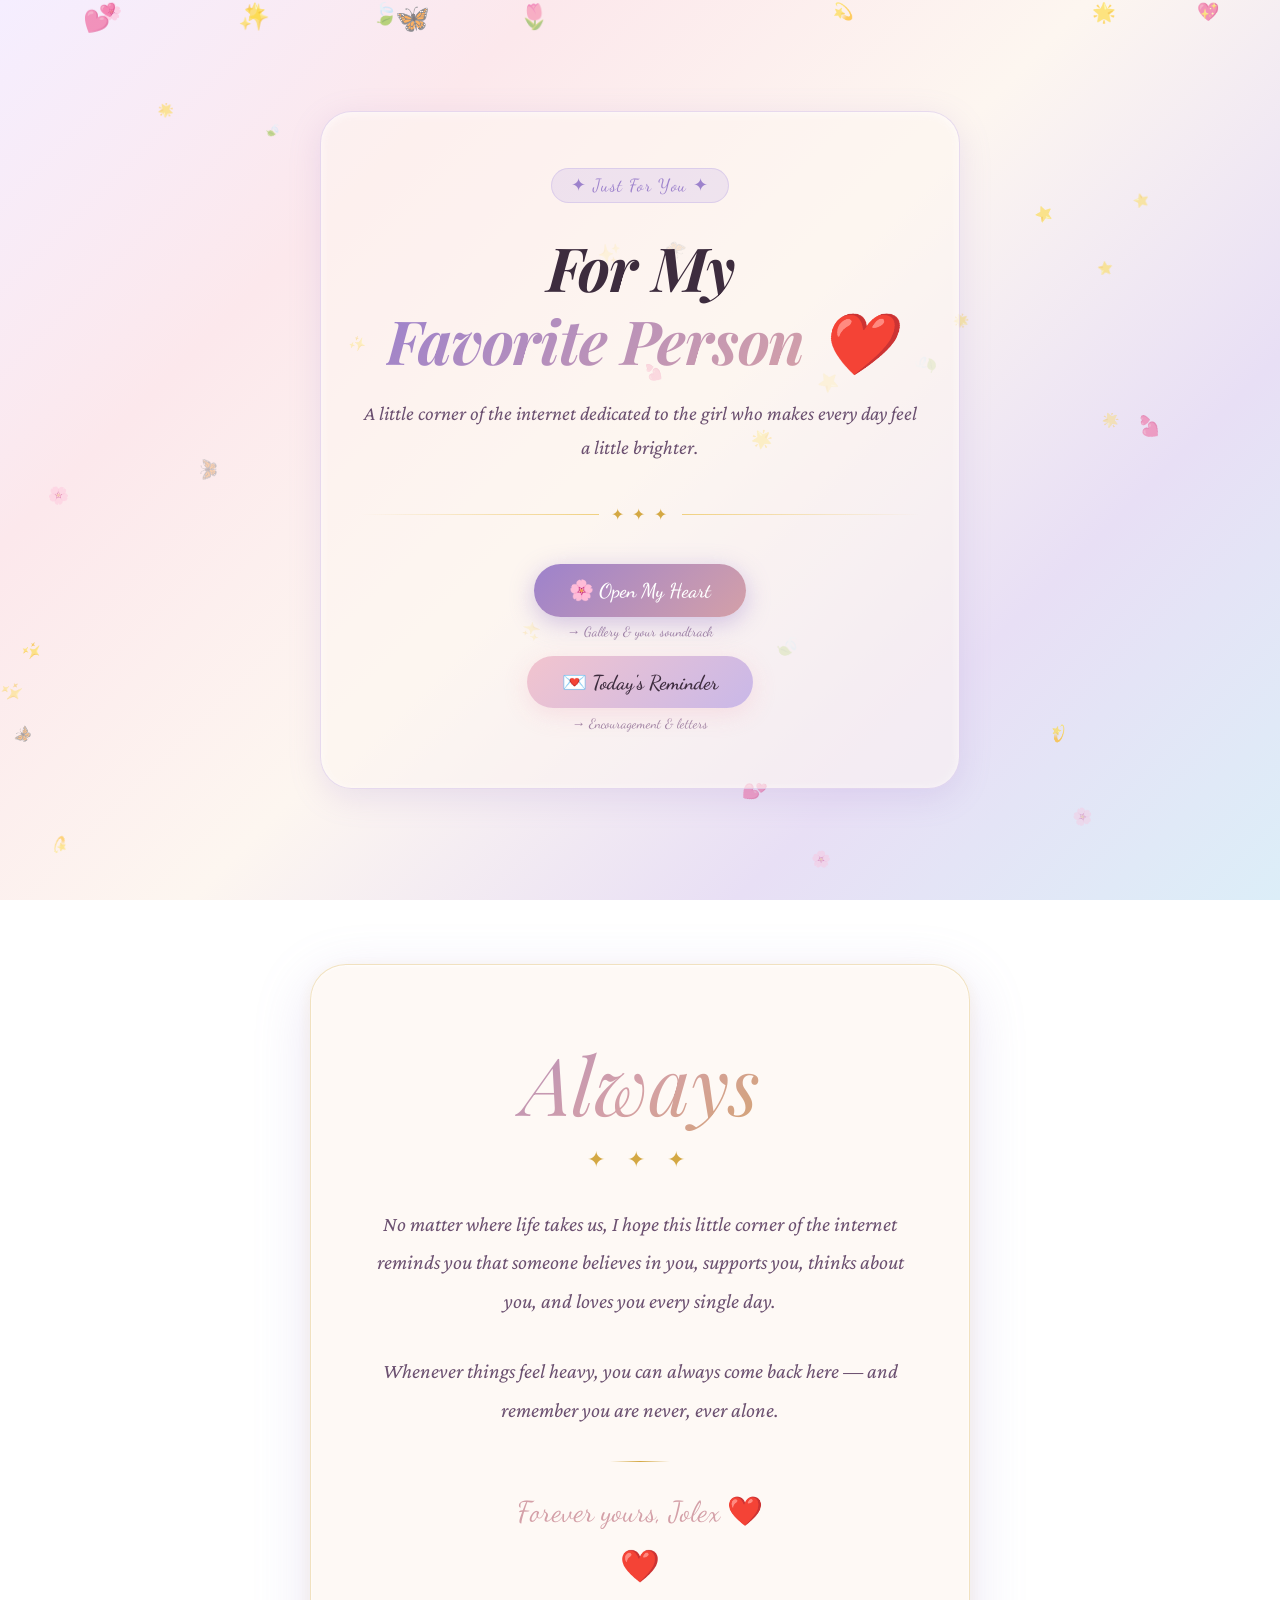
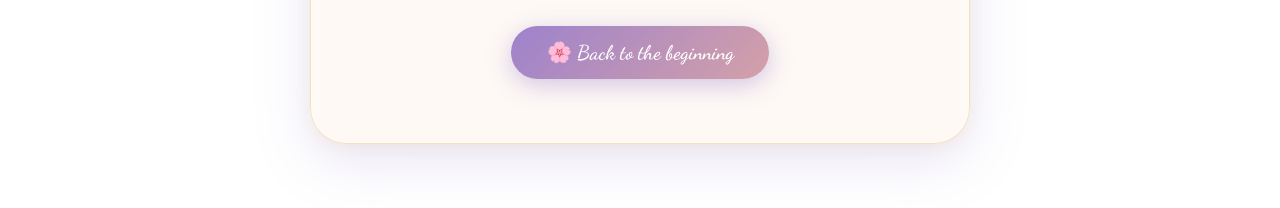
==== index.html @ 2618fe2f "Add files via upload" ====
<!DOCTYPE html>
<html lang="en">
<head>
  <meta charset="UTF-8" />
  <meta name="viewport" content="width=device-width, initial-scale=1.0" />
  <title>For My Favorite Person ❤️</title>
  <link rel="preconnect" href="https://fonts.googleapis.com" />
  <link rel="preconnect" href="https://fonts.gstatic.com" crossorigin />
  <link href="https://fonts.googleapis.com/css2?family=Playfair+Display:ital,wght@0,400;0,600;0,700;1,400;1,600&family=Lora:ital,wght@0,400;0,500;1,400&family=Dancing+Script:wght@400;500;600;700&family=Crimson+Pro:ital,wght@0,300;0,400;1,300;1,400&display=swap" rel="stylesheet" />
  <link rel="stylesheet" href="styles.css" />
</head>
<body>
  <div id="app"></div>
  <canvas id="particle-canvas"></canvas>
  <script type="module" src="main.js"></script>
</body>
</html>
---- styles.css ----
/* ═══════════════════════════════════════════════
   GLOBAL STYLES — For My Favorite Person ❤️
   Taylor Swift x Diary Aesthetic
   ═══════════════════════════════════════════════ */

:root {
  --lavender:        #c9b8e8;
  --lavender-light:  #e8dff5;
  --lavender-deep:   #9d82cc;
  --blush:           #f2c4ce;
  --blush-light:     #fce8ec;
  --dusty-rose:      #d4a0a8;
  --cream:           #fdf6f0;
  --cream-warm:      #fef9f4;
  --gold:            #d4a843;
  --gold-light:      #f0d080;
  --pastel-blue:     #b8d4e8;
  --pastel-blue-light: #dceef8;
  --white:           #ffffff;
  --text-dark:       #3d2c3e;
  --text-mid:        #6b5070;
  --text-soft:       #9b7ea0;
  --glass-bg:        rgba(253, 246, 240, 0.55);
  --glass-border:    rgba(201, 184, 232, 0.45);
  --glass-shadow:    rgba(157, 130, 204, 0.18);
  --radius-lg:       20px;
  --radius-xl:       32px;
  --transition:      all 0.45s cubic-bezier(0.25, 0.8, 0.25, 1);
}

*, *::before, *::after {
  box-sizing: border-box;
  margin: 0;
  padding: 0;
}

html {
  scroll-behavior: smooth;
  font-size: 16px;
}

body {
  font-family: 'Lora', Georgia, serif;
  background: linear-gradient(135deg,
    #f5eeff 0%,
    #fce8ec 25%,
    #fdf6f0 50%,
    #e8dff5 75%,
    #dceef8 100%);
  background-attachment: fixed;
  min-height: 100vh;
  color: var(--text-dark);
  overflow-x: hidden;
}

#particle-canvas {
  position: fixed;
  top: 0; left: 0;
  width: 100%; height: 100%;
  pointer-events: none;
  z-index: 0;
}

#app {
  position: relative;
  z-index: 1;
  min-height: 100vh;
}

/* ═══════════════════════════════════════════════
   TYPOGRAPHY SYSTEM
   ═══════════════════════════════════════════════ */

.font-display   { font-family: 'Playfair Display', serif; }
.font-body      { font-family: 'Lora', serif; }
.font-script    { font-family: 'Dancing Script', cursive; }
.font-prose     { font-family: 'Crimson Pro', serif; }

h1, .h1 {
  font-family: 'Playfair Display', serif;
  font-size: clamp(2.4rem, 6vw, 4.2rem);
  font-weight: 700;
  line-height: 1.15;
  color: var(--text-dark);
  letter-spacing: -0.02em;
}

h2, .h2 {
  font-family: 'Playfair Display', serif;
  font-size: clamp(1.8rem, 4vw, 3rem);
  font-weight: 600;
  line-height: 1.2;
  color: var(--text-dark);
}

h3, .h3 {
  font-family: 'Dancing Script', cursive;
  font-size: clamp(1.3rem, 3vw, 1.9rem);
  color: var(--text-mid);
}

p {
  font-family: 'Lora', serif;
  font-size: 1.05rem;
  line-height: 1.75;
  color: var(--text-mid);
}

/* ═══════════════════════════════════════════════
   GLASSMORPHISM CARD
   ═══════════════════════════════════════════════ */

.glass-card {
  background: var(--glass-bg);
  -webkit-backdrop-filter: blur(18px) saturate(1.4);
  backdrop-filter: blur(18px) saturate(1.4);
  border: 1.5px solid var(--glass-border);
  border-radius: var(--radius-xl);
  box-shadow:
    0 8px 32px var(--glass-shadow),
    0 2px 8px rgba(255,255,255,0.6) inset;
  transition: var(--transition);
}

.glass-card:hover {
  box-shadow:
    0 16px 48px rgba(157, 130, 204, 0.28),
    0 2px 8px rgba(255,255,255,0.7) inset;
  transform: translateY(-3px);
}

/* ═══════════════════════════════════════════════
   BUTTONS
   ═══════════════════════════════════════════════ */

.btn {
  display: inline-flex;
  align-items: center;
  gap: 0.5rem;
  padding: 0.85rem 2.2rem;
  border: none;
  border-radius: 50px;
  font-family: 'Dancing Script', cursive;
  font-size: 1.25rem;
  font-weight: 600;
  cursor: pointer;
  transition: var(--transition);
  text-decoration: none;
  position: relative;
  overflow: hidden;
}

.btn::before {
  content: '';
  position: absolute;
  inset: 0;
  background: rgba(255,255,255,0.18);
  opacity: 0;
  transition: opacity 0.3s;
}

.btn:hover::before { opacity: 1; }

.btn-primary {
  background: linear-gradient(135deg, var(--lavender-deep), var(--dusty-rose));
  color: white;
  box-shadow: 0 6px 24px rgba(157, 130, 204, 0.45);
}

.btn-primary:hover {
  transform: translateY(-3px) scale(1.03);
  box-shadow: 0 12px 36px rgba(157, 130, 204, 0.55);
}

.btn-secondary {
  background: linear-gradient(135deg, var(--blush), var(--lavender));
  color: var(--text-dark);
  box-shadow: 0 6px 24px rgba(242, 196, 206, 0.45);
}

.btn-secondary:hover {
  transform: translateY(-3px) scale(1.03);
  box-shadow: 0 12px 36px rgba(242, 196, 206, 0.55);
}

.btn-back {
  background: rgba(253, 246, 240, 0.7);
  -webkit-backdrop-filter: blur(10px);
  backdrop-filter: blur(10px);
  border: 1.5px solid var(--glass-border);
  color: var(--text-mid);
  padding: 0.65rem 1.6rem;
  font-size: 1.05rem;
  box-shadow: 0 4px 16px rgba(157, 130, 204, 0.18);
}

.btn-back:hover {
  transform: translateX(-4px);
  background: rgba(201, 184, 232, 0.3);
}

/* ═══════════════════════════════════════════════
   SECTION WRAPPER
   ═══════════════════════════════════════════════ */

.section-page {
  min-height: 100vh;
  padding: 2rem 1.5rem 4rem;
  display: none;
}

.section-page.active {
  display: block;
  animation: pageFadeIn 0.6s ease forwards;
}

@keyframes pageFadeIn {
  from { opacity: 0; transform: translateY(24px); }
  to   { opacity: 1; transform: translateY(0); }
}

.section-header {
  text-align: center;
  margin-bottom: 3rem;
  padding-top: 1rem;
}

.section-header .eyebrow {
  font-family: 'Dancing Script', cursive;
  font-size: 1.15rem;
  color: var(--lavender-deep);
  display: block;
  margin-bottom: 0.5rem;
  letter-spacing: 0.05em;
}

.section-header .section-divider {
  display: flex;
  align-items: center;
  justify-content: center;
  gap: 1rem;
  margin-top: 1rem;
  color: var(--dusty-rose);
  font-size: 1.3rem;
}

.section-header .section-divider::before,
.section-header .section-divider::after {
  content: '';
  flex: 1;
  max-width: 80px;
  height: 1px;
  background: linear-gradient(to right, transparent, var(--dusty-rose), transparent);
}

/* Back nav */
.back-nav {
  max-width: 1100px;
  margin: 0 auto 2rem;
  padding: 0 1rem;
}

/* ═══════════════════════════════════════════════
   POLAROID PHOTO SYSTEM
   ═══════════════════════════════════════════════ */

.polaroid-grid {
  display: flex;
  flex-wrap: wrap;
  gap: 2rem;
  justify-content: center;
  max-width: 1100px;
  margin: 0 auto;
  padding: 2rem 1rem;
}

.polaroid {
  width: 220px;
  background: #fefefe;
  padding: 12px 12px 42px 12px;
  box-shadow:
    0 6px 20px rgba(80, 50, 90, 0.18),
    0 1px 3px rgba(80, 50, 90, 0.1),
    inset 0 0 0 1px rgba(200, 190, 210, 0.3);
  position: relative;
  cursor: pointer;
  transition: var(--transition);
  flex-shrink: 0;
}

.polaroid:nth-child(1) { transform: rotate(-3.5deg); }
.polaroid:nth-child(2) { transform: rotate(2.8deg) translateY(12px); }
.polaroid:nth-child(3) { transform: rotate(-1.8deg) translateY(-8px); }
.polaroid:nth-child(4) { transform: rotate(4.2deg) translateY(6px); }
.polaroid:nth-child(5) { transform: rotate(-2.5deg) translateY(18px); }
.polaroid:nth-child(6) { transform: rotate(1.5deg) translateY(-4px); }

.polaroid:hover {
  transform: rotate(0deg) translateY(-14px) scale(1.05) !important;
  box-shadow:
    0 24px 48px rgba(80, 50, 90, 0.28),
    0 4px 8px rgba(80, 50, 90, 0.15);
  z-index: 10;
}

.polaroid-tape {
  position: absolute;
  top: -12px;
  left: 50%;
  transform: translateX(-50%) rotate(-2deg);
  width: 48px;
  height: 22px;
  background: rgba(212, 168, 67, 0.45);
  border: 1px solid rgba(212, 168, 67, 0.25);
  z-index: 1;
}

.polaroid-tape.tape-corner {
  top: -8px;
  left: 16px;
  transform: rotate(-18deg);
  width: 36px;
}

.polaroid-img {
  width: 100%;
  aspect-ratio: 1 / 1;
  object-fit: cover;
  display: block;
  background: linear-gradient(135deg, var(--lavender-light), var(--blush-light));
  position: relative;
  overflow: hidden;
}

.polaroid-img-placeholder {
  width: 100%;
  aspect-ratio: 1 / 1;
  display: flex;
  flex-direction: column;
  align-items: center;
  justify-content: center;
  font-size: 2.5rem;
  background: linear-gradient(135deg, var(--lavender-light), var(--blush-light));
  gap: 0.5rem;
}

.polaroid-img-placeholder span {
  font-family: 'Dancing Script', cursive;
  font-size: 0.8rem;
  color: var(--text-soft);
  text-align: center;
  padding: 0 0.5rem;
}

.polaroid-caption {
  position: absolute;
  bottom: 10px;
  left: 0; right: 0;
  text-align: center;
  padding: 0 8px;
}

.polaroid-caption .caption-text {
  font-family: 'Dancing Script', cursive;
  font-size: 0.85rem;
  color: var(--text-mid);
  display: block;
  margin-bottom: 2px;
}

.polaroid-caption .caption-quote {
  font-family: 'Crimson Pro', serif;
  font-style: italic;
  font-size: 0.72rem;
  color: var(--text-soft);
  line-height: 1.3;
}

/* ═══════════════════════════════════════════════
   ENVELOPE LETTER SYSTEM
   ═══════════════════════════════════════════════ */

.envelopes-grid {
  display: grid;
  grid-template-columns: repeat(auto-fit, minmax(280px, 1fr));
  gap: 2.5rem;
  max-width: 1000px;
  margin: 0 auto;
  padding: 1rem;
}

.envelope-wrapper {
  perspective: 1000px;
  cursor: pointer;
}

.envelope-item {
  position: relative;
  width: 100%;
}

.envelope-closed {
  position: relative;
  width: 100%;
  padding-top: 66%; /* 3:2 ratio */
  transition: var(--transition);
}

.envelope-closed:hover {
  transform: translateY(-6px);
  filter: drop-shadow(0 12px 24px rgba(157, 130, 204, 0.35));
}

.envelope-body {
  position: absolute;
  inset: 0;
  background: linear-gradient(160deg, #f9f2ff 0%, #f5ebe0 100%);
  border-radius: 4px;
  border: 1.5px solid rgba(201, 184, 232, 0.6);
  box-shadow:
    0 4px 16px rgba(157, 130, 204, 0.2),
    inset 0 1px 2px rgba(255,255,255,0.8);
  overflow: hidden;
}

/* V-fold flap on envelope */
.envelope-flap {
  position: absolute;
  top: 0; left: 0; right: 0;
  height: 52%;
  background: linear-gradient(160deg, #ede4f8 0%, #e8dff5 100%);
  clip-path: polygon(0 0, 100% 0, 50% 85%);
  border-bottom: 1px solid rgba(201, 184, 232, 0.4);
  transition: transform 0.55s cubic-bezier(0.4, 0, 0.2, 1), opacity 0.3s;
  transform-origin: top center;
  z-index: 2;
}

.envelope-flap-open {
  transform: rotateX(-180deg);
  opacity: 0;
}

/* Side triangles */
.envelope-left-fold,
.envelope-right-fold {
  position: absolute;
  bottom: 0;
  width: 0;
  height: 0;
}

.envelope-left-fold {
  left: 0;
  border-left: 60% solid transparent;
  border-bottom: 55% solid rgba(212, 196, 232, 0.5);
  border-right: 0 solid transparent;
  bottom: 0;
  width: 50%;
  height: 55%;
  background: linear-gradient(135deg, #ede4f8, #ddd0f0);
  clip-path: polygon(0 100%, 0 0, 100% 100%);
}

.envelope-right-fold {
  right: 0;
  width: 50%;
  height: 55%;
  background: linear-gradient(225deg, #ede4f8, #ddd0f0);
  clip-path: polygon(100% 100%, 100% 0, 0 100%);
}

/* Wax seal */
.envelope-seal {
  position: absolute;
  bottom: 28%;
  left: 50%;
  transform: translateX(-50%);
  width: 36px;
  height: 36px;
  background: radial-gradient(circle at 35% 35%, #e88ca0, #c0536a);
  border-radius: 50%;
  display: flex;
  align-items: center;
  justify-content: center;
  font-size: 1rem;
  box-shadow:
    0 2px 8px rgba(192, 83, 106, 0.4),
    inset 0 1px 2px rgba(255,255,255,0.3);
  z-index: 3;
  transition: transform 0.3s;
}

.envelope-closed:hover .envelope-seal {
  transform: translateX(-50%) scale(1.1);
}

.envelope-label {
  position: absolute;
  bottom: 10px;
  left: 0; right: 0;
  text-align: center;
  font-family: 'Dancing Script', cursive;
  font-size: 1rem;
  color: var(--text-mid);
  z-index: 4;
}

/* Letter content */
.letter-content {
  display: none;
  padding: 2rem;
  background: linear-gradient(to bottom, #fdf9f5, #faf5ff);
  border: 1.5px solid rgba(201, 184, 232, 0.4);
  border-radius: 12px;
  box-shadow:
    0 8px 32px rgba(157, 130, 204, 0.2),
    inset 0 1px 2px rgba(255,255,255,0.9);
  position: relative;
  animation: letterSlideIn 0.5s ease forwards;
}

.letter-content.open {
  display: block;
}

@keyframes letterSlideIn {
  from { opacity: 0; transform: translateY(-20px) scale(0.96); }
  to   { opacity: 1; transform: translateY(0) scale(1); }
}

.letter-lines {
  background-image: repeating-linear-gradient(
    to bottom,
    transparent,
    transparent 27px,
    rgba(184, 212, 232, 0.35) 28px
  );
  background-size: 100% 28px;
  padding: 0.5rem 1.5rem 1.5rem;
}

.letter-to {
  font-family: 'Dancing Script', cursive;
  font-size: 1.1rem;
  color: var(--lavender-deep);
  margin-bottom: 1rem;
  display: block;
}

.letter-body {
  font-family: 'Crimson Pro', serif;
  font-size: 1.08rem;
  line-height: 2;
  color: var(--text-dark);
  font-style: italic;
}

.letter-sign {
  font-family: 'Dancing Script', cursive;
  font-size: 1.1rem;
  color: var(--dusty-rose);
  display: block;
  margin-top: 1.2rem;
  text-align: right;
}

.letter-close-btn {
  background: none;
  border: none;
  cursor: pointer;
  font-family: 'Dancing Script', cursive;
  font-size: 0.95rem;
  color: var(--text-soft);
  margin-top: 1rem;
  display: block;
  text-align: center;
  width: 100%;
  padding: 0.4rem;
  transition: color 0.3s;
}

.letter-close-btn:hover { color: var(--dusty-rose); }

/* ═══════════════════════════════════════════════
   SOUNDTRACK CARDS
   ═══════════════════════════════════════════════ */

.soundtrack-grid {
  display: grid;
  grid-template-columns: repeat(auto-fill, minmax(260px, 1fr));
  gap: 1.5rem;
  max-width: 1100px;
  margin: 0 auto;
  padding: 1rem;
}

.song-card {
  background: var(--glass-bg);
  -webkit-backdrop-filter: blur(16px);
  backdrop-filter: blur(16px);
  border: 1.5px solid var(--glass-border);
  border-radius: 20px;
  padding: 1.8rem 1.5rem;
  transition: var(--transition);
  position: relative;
  overflow: hidden;
}

.song-card::before {
  content: '';
  position: absolute;
  top: -30px; right: -30px;
  width: 100px;
  height: 100px;
  background: radial-gradient(circle, rgba(201,184,232,0.4), transparent 70%);
  pointer-events: none;
}

.song-card:hover {
  transform: translateY(-6px) scale(1.02);
  box-shadow: 0 16px 40px rgba(157, 130, 204, 0.28);
}

.song-era {
  font-family: 'Dancing Script', cursive;
  font-size: 0.85rem;
  color: var(--lavender-deep);
  background: rgba(201, 184, 232, 0.25);
  border: 1px solid rgba(201, 184, 232, 0.4);
  border-radius: 50px;
  padding: 0.2rem 0.75rem;
  display: inline-block;
  margin-bottom: 0.75rem;
}

.song-title {
  font-family: 'Playfair Display', serif;
  font-size: 1.25rem;
  font-weight: 600;
  color: var(--text-dark);
  margin-bottom: 0.6rem;
  font-style: italic;
}

.song-meaning {
  font-family: 'Lora', serif;
  font-size: 0.9rem;
  line-height: 1.65;
  color: var(--text-soft);
}

.song-note {
  font-family: 'Dancing Script', cursive;
  font-size: 1rem;
  color: var(--dusty-rose);
  margin-top: 0.75rem;
  display: block;
}

/* ═══════════════════════════════════════════════
   ENCOURAGEMENT CARDS
   ═══════════════════════════════════════════════ */

.encouragement-area {
  max-width: 700px;
  margin: 0 auto;
  text-align: center;
  padding: 1rem;
}

.encouragement-display {
  background: var(--glass-bg);
  -webkit-backdrop-filter: blur(20px);
  backdrop-filter: blur(20px);
  border: 1.5px solid var(--glass-border);
  border-radius: var(--radius-xl);
  padding: 3.5rem 2.5rem;
  box-shadow:
    0 12px 40px rgba(157, 130, 204, 0.22),
    inset 0 1px 2px rgba(255,255,255,0.7);
  margin-bottom: 2rem;
  min-height: 220px;
  display: flex;
  flex-direction: column;
  align-items: center;
  justify-content: center;
  gap: 1.2rem;
}

.encouragement-emoji {
  font-size: 2.8rem;
  animation: gentleBob 3s ease-in-out infinite;
}

@keyframes gentleBob {
  0%, 100% { transform: translateY(0); }
  50%       { transform: translateY(-8px); }
}

.encouragement-message {
  font-family: 'Playfair Display', serif;
  font-size: clamp(1.4rem, 4vw, 2.2rem);
  font-style: italic;
  color: var(--text-dark);
  line-height: 1.4;
  animation: msgFade 0.5s ease;
}

@keyframes msgFade {
  from { opacity: 0; transform: scale(0.95); }
  to   { opacity: 1; transform: scale(1); }
}

.encouragement-sub {
  font-family: 'Crimson Pro', serif;
  font-size: 1.05rem;
  color: var(--text-soft);
  font-style: italic;
}

.mini-cards {
  display: flex;
  flex-wrap: wrap;
  gap: 1rem;
  justify-content: center;
  margin-top: 2rem;
}

.mini-card {
  background: var(--glass-bg);
  -webkit-backdrop-filter: blur(12px);
  backdrop-filter: blur(12px);
  border: 1.5px solid var(--glass-border);
  border-radius: 50px;
  padding: 0.7rem 1.5rem;
  font-family: 'Dancing Script', cursive;
  font-size: 1.05rem;
  color: var(--text-mid);
  cursor: pointer;
  transition: var(--transition);
}

.mini-card:hover {
  background: rgba(201, 184, 232, 0.4);
  transform: scale(1.05);
  color: var(--text-dark);
}

/* ═══════════════════════════════════════════════
   HERO SECTION
   ═══════════════════════════════════════════════ */

#hero-section {
  padding: 0;
  position: relative;
}

.hero-card {
  max-width: 640px;
  width: 100%;
  padding: 3.5rem 2.5rem;
  text-align: center;
}

.hero-badge {
  display: inline-block;
  font-family: 'Dancing Script', cursive;
  font-size: 1.1rem;
  color: var(--lavender-deep);
  background: rgba(201, 184, 232, 0.3);
  border: 1px solid rgba(201, 184, 232, 0.5);
  border-radius: 50px;
  padding: 0.35rem 1.2rem;
  margin-bottom: 1.8rem;
  letter-spacing: 0.06em;
}

.hero-title {
  font-family: 'Playfair Display', serif;
  font-size: clamp(2.2rem, 6vw, 3.8rem);
  font-weight: 700;
  color: var(--text-dark);
  line-height: 1.2;
  margin-bottom: 1.2rem;
  font-style: italic;
}

.hero-title span {
  background: linear-gradient(135deg, var(--lavender-deep), var(--dusty-rose));
  -webkit-background-clip: text;
  -webkit-text-fill-color: transparent;
  background-clip: text;
}

.hero-subtitle {
  font-family: 'Crimson Pro', serif;
  font-size: clamp(1rem, 2.5vw, 1.25rem);
  line-height: 1.7;
  color: var(--text-mid);
  font-style: italic;
  margin-bottom: 2.5rem;
}

.hero-divider {
  display: flex;
  align-items: center;
  justify-content: center;
  gap: 0.75rem;
  margin-bottom: 2.5rem;
  color: var(--gold);
  font-size: 1rem;
  letter-spacing: 0.15em;
}

.hero-divider::before,
.hero-divider::after {
  content: '';
  flex: 1;
  height: 1px;
  background: linear-gradient(to right, transparent, var(--gold-light));
}
.hero-divider::after {
  background: linear-gradient(to left, transparent, var(--gold-light));
}

.hero-buttons {
  display: flex;
  flex-direction: column;
  gap: 1rem;
  align-items: center;
}

.hero-btn-group {
  display: flex;
  flex-direction: column;
  align-items: center;
  gap: 0.4rem;
  width: 100%;
  max-width: 360px;
}

.hero-btn-hint {
  font-family: 'Dancing Script', cursive;
  font-size: 0.85rem;
  color: var(--text-soft);
}

/* Floating decorations */
.hero-floats {
  position: absolute;
  inset: 0;
  pointer-events: none;
  overflow: hidden;
}

.float-el {
  position: absolute;
  animation: floatEl linear infinite;
  opacity: 0.6;
  font-size: 1.2rem;
  will-change: transform;
}

@keyframes floatEl {
  0%   { transform: translateY(100vh) rotate(0deg); opacity: 0; }
  10%  { opacity: 0.6; }
  90%  { opacity: 0.4; }
  100% { transform: translateY(-120px) rotate(360deg); opacity: 0; }
}

/* ═══════════════════════════════════════════════
   FINAL MESSAGE SECTION
   ═══════════════════════════════════════════════ */

#final-section {
  display: flex;
  align-items: center;
  justify-content: center;
  min-height: 100vh;
  padding: 3rem 1.5rem;
}

.final-card {
  max-width: 660px;
  width: 100%;
  padding: 4rem 3rem;
  text-align: center;
  background: rgba(253, 246, 240, 0.65);
  -webkit-backdrop-filter: blur(24px);
  backdrop-filter: blur(24px);
  border: 1.5px solid rgba(212, 168, 67, 0.3);
  border-radius: 36px;
  box-shadow:
    0 16px 56px rgba(157, 130, 204, 0.22),
    0 4px 16px rgba(212, 168, 67, 0.1),
    inset 0 1px 2px rgba(255,255,255,0.8);
}

.final-always {
  font-family: 'Playfair Display', serif;
  font-size: clamp(3rem, 8vw, 5rem);
  font-style: italic;
  background: linear-gradient(135deg, var(--lavender-deep), var(--dusty-rose), var(--gold));
  -webkit-background-clip: text;
  -webkit-text-fill-color: transparent;
  background-clip: text;
  display: block;
  margin-bottom: 0.5rem;
}

.final-stars {
  font-size: 1.4rem;
  letter-spacing: 0.5rem;
  color: var(--gold);
  display: block;
  margin-bottom: 2rem;
}

.final-message {
  font-family: 'Crimson Pro', serif;
  font-size: clamp(1.05rem, 2.5vw, 1.3rem);
  line-height: 1.85;
  color: var(--text-mid);
  font-style: italic;
  margin-bottom: 2rem;
}

.final-signature {
  font-family: 'Dancing Script', cursive;
  font-size: clamp(1.3rem, 3vw, 1.8rem);
  color: var(--dusty-rose);
  display: block;
  margin-top: 1.5rem;
}

.final-heart {
  font-size: 2rem;
  display: block;
  margin-top: 1rem;
  animation: heartbeat 1.8s ease-in-out infinite;
}

@keyframes heartbeat {
  0%, 100% { transform: scale(1); }
  14%       { transform: scale(1.2); }
  28%       { transform: scale(1); }
  42%       { transform: scale(1.15); }
  56%       { transform: scale(1); }
}

/* ═══════════════════════════════════════════════
   PARTICLE CANVAS
   ═══════════════════════════════════════════════ */

/* ═══════════════════════════════════════════════
   SCROLLBAR
   ═══════════════════════════════════════════════ */

::-webkit-scrollbar { width: 8px; }
::-webkit-scrollbar-track { background: rgba(253,246,240,0.5); }
::-webkit-scrollbar-thumb {
  background: linear-gradient(to bottom, var(--lavender), var(--dusty-rose));
  border-radius: 4px;
}

/* ═══════════════════════════════════════════════
   RESPONSIVE
   ═══════════════════════════════════════════════ */

@media (max-width: 640px) {
  .polaroid-grid { gap: 1.5rem; padding: 1rem 0.5rem; }
  .polaroid { width: 175px; padding: 9px 9px 36px 9px; }
  .envelopes-grid { grid-template-columns: 1fr; }
  .hero-card { padding: 2.5rem 1.8rem; }
  .final-card { padding: 3rem 1.8rem; }
  .soundtrack-grid { grid-template-columns: 1fr; }
}

@media (max-width: 400px) {
  .polaroid { width: 148px; }
  .polaroid:nth-child(odd)  { transform: rotate(-2deg); }
  .polaroid:nth-child(even) { transform: rotate(2deg); }
}

/* ═══════════════════════════════════════════════
   UTILITY
   ═══════════════════════════════════════════════ */

.text-center { text-align: center; }
.mt-1 { margin-top: 0.5rem; }
.mt-2 { margin-top: 1rem; }
.mt-3 { margin-top: 1.5rem; }
.mt-4 { margin-top: 2rem; }
.mb-1 { margin-bottom: 0.5rem; }
.mb-2 { margin-bottom: 1rem; }
.mb-3 { margin-bottom: 1.5rem; }

@media (prefers-reduced-motion: reduce) {
  *, *::before, *::after {
    animation-duration: 0.01ms !important;
    transition-duration: 0.01ms !important;
  }
}
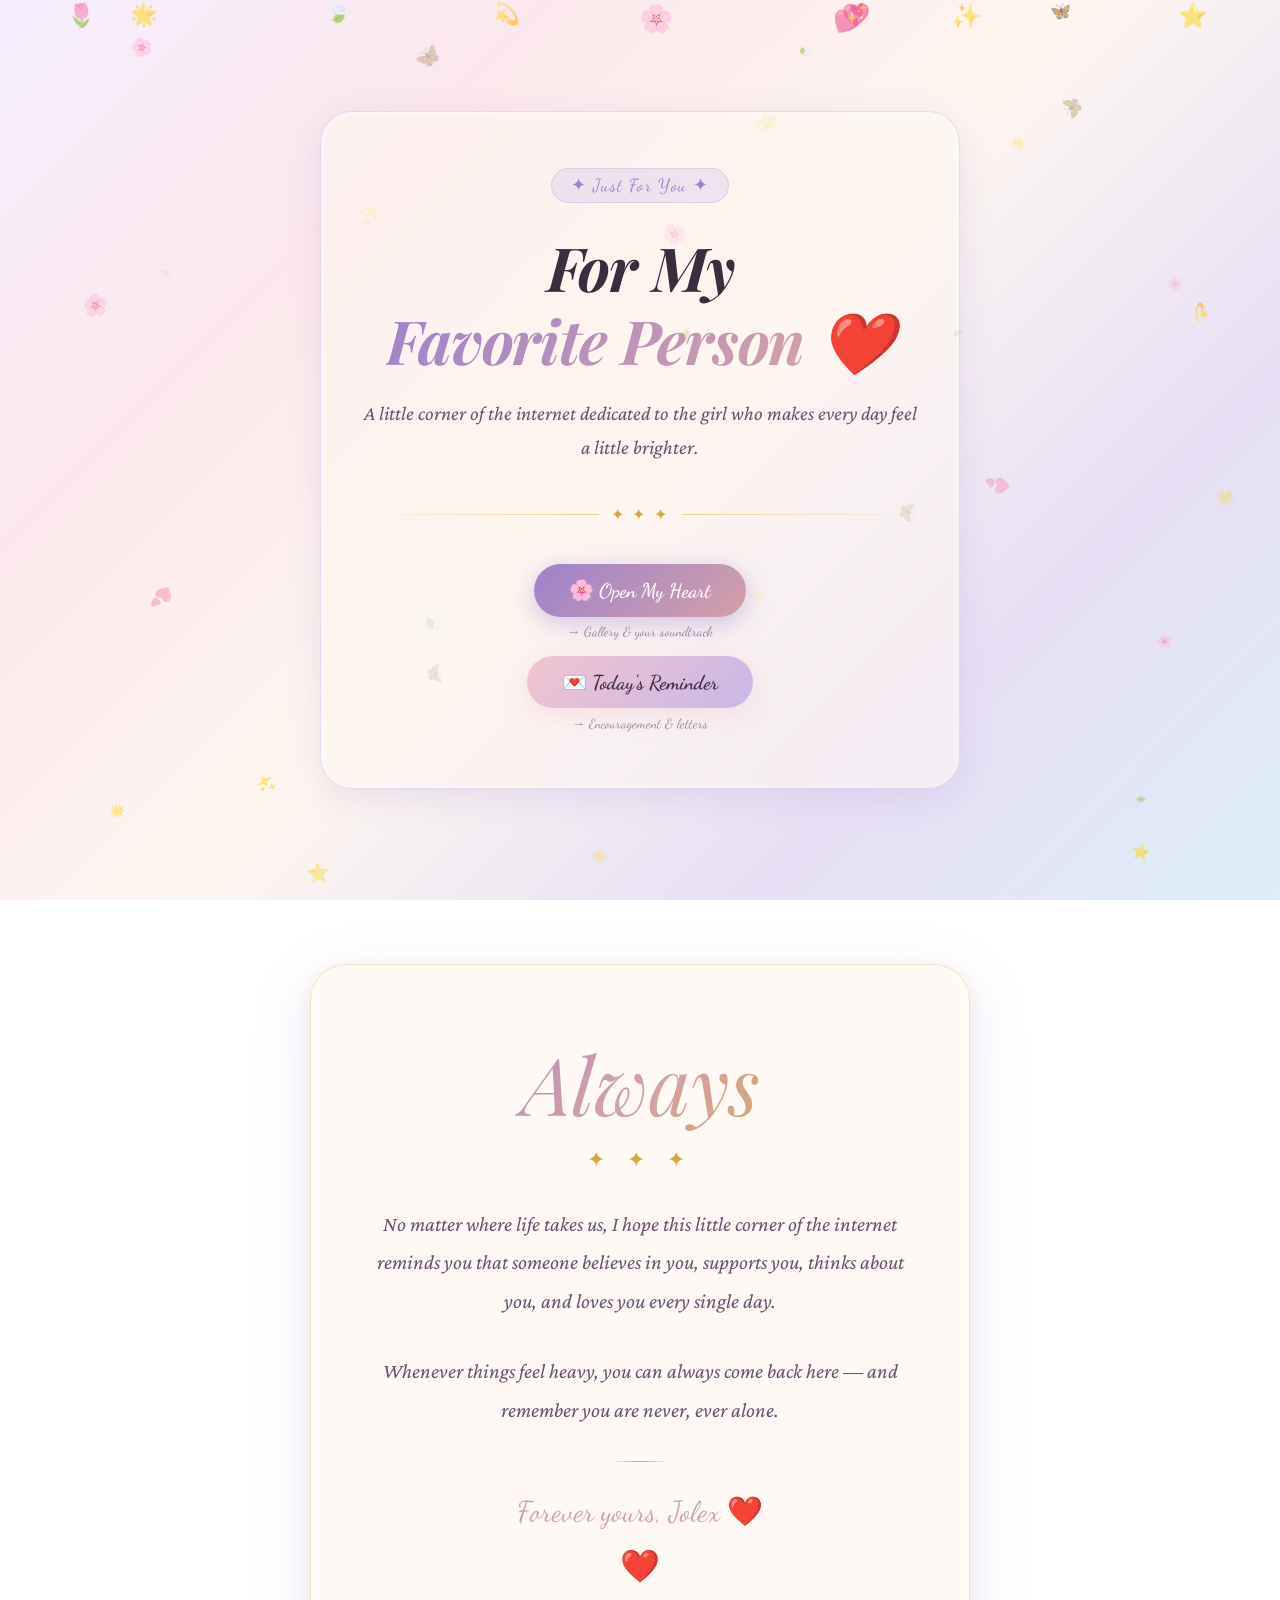
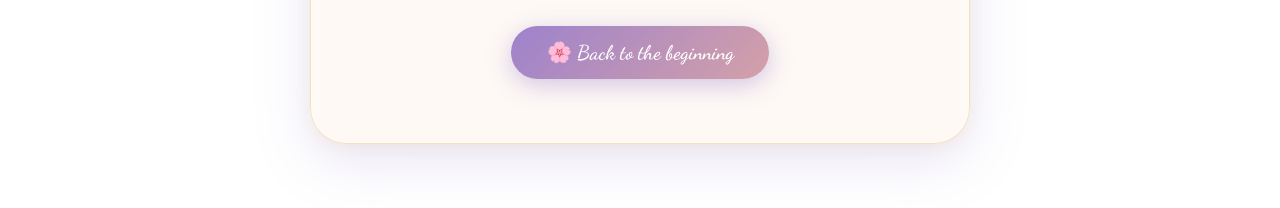
==== commit 361ad335: "Added website assets and audio files" ====
--- a/index.html
+++ b/index.html
@@ -1,17 +1,17 @@
-<!DOCTYPE html>
-<html lang="en">
-<head>
-  <meta charset="UTF-8" />
-  <meta name="viewport" content="width=device-width, initial-scale=1.0" />
-  <title>For My Favorite Person ❤️</title>
-  <link rel="preconnect" href="https://fonts.googleapis.com" />
-  <link rel="preconnect" href="https://fonts.gstatic.com" crossorigin />
-  <link href="https://fonts.googleapis.com/css2?family=Playfair+Display:ital,wght@0,400;0,600;0,700;1,400;1,600&family=Lora:ital,wght@0,400;0,500;1,400&family=Dancing+Script:wght@400;500;600;700&family=Crimson+Pro:ital,wght@0,300;0,400;1,300;1,400&display=swap" rel="stylesheet" />
-  <link rel="stylesheet" href="styles.css" />
-</head>
-<body>
-  <div id="app"></div>
-  <canvas id="particle-canvas"></canvas>
-  <script type="module" src="main.js"></script>
-</body>
+<!DOCTYPE html>
+<html lang="en">
+<head>
+  <meta charset="UTF-8" />
+  <meta name="viewport" content="width=device-width, initial-scale=1.0" />
+  <title>For My Favorite Person ❤️</title>
+  <link rel="preconnect" href="https://fonts.googleapis.com" />
+  <link rel="preconnect" href="https://fonts.gstatic.com" crossorigin />
+  <link href="https://fonts.googleapis.com/css2?family=Playfair+Display:ital,wght@0,400;0,600;0,700;1,400;1,600&family=Lora:ital,wght@0,400;0,500;1,400&family=Dancing+Script:wght@400;500;600;700&family=Crimson+Pro:ital,wght@0,300;0,400;1,300;1,400&display=swap" rel="stylesheet" />
+  <link rel="stylesheet" href="styles.css" />
+</head>
+<body>
+  <div id="app"></div>
+  <canvas id="particle-canvas"></canvas>
+  <script type="module" src="main.js"></script>
+</body>
 </html>
--- a/styles.css
+++ b/styles.css
@@ -1,1004 +1,1118 @@
-/* ═══════════════════════════════════════════════
-   GLOBAL STYLES — For My Favorite Person ❤️
-   Taylor Swift x Diary Aesthetic
-   ═══════════════════════════════════════════════ */
-
-:root {
-  --lavender:        #c9b8e8;
-  --lavender-light:  #e8dff5;
-  --lavender-deep:   #9d82cc;
-  --blush:           #f2c4ce;
-  --blush-light:     #fce8ec;
-  --dusty-rose:      #d4a0a8;
-  --cream:           #fdf6f0;
-  --cream-warm:      #fef9f4;
-  --gold:            #d4a843;
-  --gold-light:      #f0d080;
-  --pastel-blue:     #b8d4e8;
-  --pastel-blue-light: #dceef8;
-  --white:           #ffffff;
-  --text-dark:       #3d2c3e;
-  --text-mid:        #6b5070;
-  --text-soft:       #9b7ea0;
-  --glass-bg:        rgba(253, 246, 240, 0.55);
-  --glass-border:    rgba(201, 184, 232, 0.45);
-  --glass-shadow:    rgba(157, 130, 204, 0.18);
-  --radius-lg:       20px;
-  --radius-xl:       32px;
-  --transition:      all 0.45s cubic-bezier(0.25, 0.8, 0.25, 1);
-}
-
-*, *::before, *::after {
-  box-sizing: border-box;
-  margin: 0;
-  padding: 0;
-}
-
-html {
-  scroll-behavior: smooth;
-  font-size: 16px;
-}
-
-body {
-  font-family: 'Lora', Georgia, serif;
-  background: linear-gradient(135deg,
-    #f5eeff 0%,
-    #fce8ec 25%,
-    #fdf6f0 50%,
-    #e8dff5 75%,
-    #dceef8 100%);
-  background-attachment: fixed;
-  min-height: 100vh;
-  color: var(--text-dark);
-  overflow-x: hidden;
-}
-
-#particle-canvas {
-  position: fixed;
-  top: 0; left: 0;
-  width: 100%; height: 100%;
-  pointer-events: none;
-  z-index: 0;
-}
-
-#app {
-  position: relative;
-  z-index: 1;
-  min-height: 100vh;
-}
-
-/* ═══════════════════════════════════════════════
-   TYPOGRAPHY SYSTEM
-   ═══════════════════════════════════════════════ */
-
-.font-display   { font-family: 'Playfair Display', serif; }
-.font-body      { font-family: 'Lora', serif; }
-.font-script    { font-family: 'Dancing Script', cursive; }
-.font-prose     { font-family: 'Crimson Pro', serif; }
-
-h1, .h1 {
-  font-family: 'Playfair Display', serif;
-  font-size: clamp(2.4rem, 6vw, 4.2rem);
-  font-weight: 700;
-  line-height: 1.15;
-  color: var(--text-dark);
-  letter-spacing: -0.02em;
-}
-
-h2, .h2 {
-  font-family: 'Playfair Display', serif;
-  font-size: clamp(1.8rem, 4vw, 3rem);
-  font-weight: 600;
-  line-height: 1.2;
-  color: var(--text-dark);
-}
-
-h3, .h3 {
-  font-family: 'Dancing Script', cursive;
-  font-size: clamp(1.3rem, 3vw, 1.9rem);
-  color: var(--text-mid);
-}
-
-p {
-  font-family: 'Lora', serif;
-  font-size: 1.05rem;
-  line-height: 1.75;
-  color: var(--text-mid);
-}
-
-/* ═══════════════════════════════════════════════
-   GLASSMORPHISM CARD
-   ═══════════════════════════════════════════════ */
-
-.glass-card {
-  background: var(--glass-bg);
-  -webkit-backdrop-filter: blur(18px) saturate(1.4);
-  backdrop-filter: blur(18px) saturate(1.4);
-  border: 1.5px solid var(--glass-border);
-  border-radius: var(--radius-xl);
-  box-shadow:
-    0 8px 32px var(--glass-shadow),
-    0 2px 8px rgba(255,255,255,0.6) inset;
-  transition: var(--transition);
-}
-
-.glass-card:hover {
-  box-shadow:
-    0 16px 48px rgba(157, 130, 204, 0.28),
-    0 2px 8px rgba(255,255,255,0.7) inset;
-  transform: translateY(-3px);
-}
-
-/* ═══════════════════════════════════════════════
-   BUTTONS
-   ═══════════════════════════════════════════════ */
-
-.btn {
-  display: inline-flex;
-  align-items: center;
-  gap: 0.5rem;
-  padding: 0.85rem 2.2rem;
-  border: none;
-  border-radius: 50px;
-  font-family: 'Dancing Script', cursive;
-  font-size: 1.25rem;
-  font-weight: 600;
-  cursor: pointer;
-  transition: var(--transition);
-  text-decoration: none;
-  position: relative;
-  overflow: hidden;
-}
-
-.btn::before {
-  content: '';
-  position: absolute;
-  inset: 0;
-  background: rgba(255,255,255,0.18);
-  opacity: 0;
-  transition: opacity 0.3s;
-}
-
-.btn:hover::before { opacity: 1; }
-
-.btn-primary {
-  background: linear-gradient(135deg, var(--lavender-deep), var(--dusty-rose));
-  color: white;
-  box-shadow: 0 6px 24px rgba(157, 130, 204, 0.45);
-}
-
-.btn-primary:hover {
-  transform: translateY(-3px) scale(1.03);
-  box-shadow: 0 12px 36px rgba(157, 130, 204, 0.55);
-}
-
-.btn-secondary {
-  background: linear-gradient(135deg, var(--blush), var(--lavender));
-  color: var(--text-dark);
-  box-shadow: 0 6px 24px rgba(242, 196, 206, 0.45);
-}
-
-.btn-secondary:hover {
-  transform: translateY(-3px) scale(1.03);
-  box-shadow: 0 12px 36px rgba(242, 196, 206, 0.55);
-}
-
-.btn-back {
-  background: rgba(253, 246, 240, 0.7);
-  -webkit-backdrop-filter: blur(10px);
-  backdrop-filter: blur(10px);
-  border: 1.5px solid var(--glass-border);
-  color: var(--text-mid);
-  padding: 0.65rem 1.6rem;
-  font-size: 1.05rem;
-  box-shadow: 0 4px 16px rgba(157, 130, 204, 0.18);
-}
-
-.btn-back:hover {
-  transform: translateX(-4px);
-  background: rgba(201, 184, 232, 0.3);
-}
-
-/* ═══════════════════════════════════════════════
-   SECTION WRAPPER
-   ═══════════════════════════════════════════════ */
-
-.section-page {
-  min-height: 100vh;
-  padding: 2rem 1.5rem 4rem;
-  display: none;
-}
-
-.section-page.active {
-  display: block;
-  animation: pageFadeIn 0.6s ease forwards;
-}
-
-@keyframes pageFadeIn {
-  from { opacity: 0; transform: translateY(24px); }
-  to   { opacity: 1; transform: translateY(0); }
-}
-
-.section-header {
-  text-align: center;
-  margin-bottom: 3rem;
-  padding-top: 1rem;
-}
-
-.section-header .eyebrow {
-  font-family: 'Dancing Script', cursive;
-  font-size: 1.15rem;
-  color: var(--lavender-deep);
-  display: block;
-  margin-bottom: 0.5rem;
-  letter-spacing: 0.05em;
-}
-
-.section-header .section-divider {
-  display: flex;
-  align-items: center;
-  justify-content: center;
-  gap: 1rem;
-  margin-top: 1rem;
-  color: var(--dusty-rose);
-  font-size: 1.3rem;
-}
-
-.section-header .section-divider::before,
-.section-header .section-divider::after {
-  content: '';
-  flex: 1;
-  max-width: 80px;
-  height: 1px;
-  background: linear-gradient(to right, transparent, var(--dusty-rose), transparent);
-}
-
-/* Back nav */
-.back-nav {
-  max-width: 1100px;
-  margin: 0 auto 2rem;
-  padding: 0 1rem;
-}
-
-/* ═══════════════════════════════════════════════
-   POLAROID PHOTO SYSTEM
-   ═══════════════════════════════════════════════ */
-
-.polaroid-grid {
-  display: flex;
-  flex-wrap: wrap;
-  gap: 2rem;
-  justify-content: center;
-  max-width: 1100px;
-  margin: 0 auto;
-  padding: 2rem 1rem;
-}
-
-.polaroid {
-  width: 220px;
-  background: #fefefe;
-  padding: 12px 12px 42px 12px;
-  box-shadow:
-    0 6px 20px rgba(80, 50, 90, 0.18),
-    0 1px 3px rgba(80, 50, 90, 0.1),
-    inset 0 0 0 1px rgba(200, 190, 210, 0.3);
-  position: relative;
-  cursor: pointer;
-  transition: var(--transition);
-  flex-shrink: 0;
-}
-
-.polaroid:nth-child(1) { transform: rotate(-3.5deg); }
-.polaroid:nth-child(2) { transform: rotate(2.8deg) translateY(12px); }
-.polaroid:nth-child(3) { transform: rotate(-1.8deg) translateY(-8px); }
-.polaroid:nth-child(4) { transform: rotate(4.2deg) translateY(6px); }
-.polaroid:nth-child(5) { transform: rotate(-2.5deg) translateY(18px); }
-.polaroid:nth-child(6) { transform: rotate(1.5deg) translateY(-4px); }
-
-.polaroid:hover {
-  transform: rotate(0deg) translateY(-14px) scale(1.05) !important;
-  box-shadow:
-    0 24px 48px rgba(80, 50, 90, 0.28),
-    0 4px 8px rgba(80, 50, 90, 0.15);
-  z-index: 10;
-}
-
-.polaroid-tape {
-  position: absolute;
-  top: -12px;
-  left: 50%;
-  transform: translateX(-50%) rotate(-2deg);
-  width: 48px;
-  height: 22px;
-  background: rgba(212, 168, 67, 0.45);
-  border: 1px solid rgba(212, 168, 67, 0.25);
-  z-index: 1;
-}
-
-.polaroid-tape.tape-corner {
-  top: -8px;
-  left: 16px;
-  transform: rotate(-18deg);
-  width: 36px;
-}
-
-.polaroid-img {
-  width: 100%;
-  aspect-ratio: 1 / 1;
-  object-fit: cover;
-  display: block;
-  background: linear-gradient(135deg, var(--lavender-light), var(--blush-light));
-  position: relative;
-  overflow: hidden;
-}
-
-.polaroid-img-placeholder {
-  width: 100%;
-  aspect-ratio: 1 / 1;
-  display: flex;
-  flex-direction: column;
-  align-items: center;
-  justify-content: center;
-  font-size: 2.5rem;
-  background: linear-gradient(135deg, var(--lavender-light), var(--blush-light));
-  gap: 0.5rem;
-}
-
-.polaroid-img-placeholder span {
-  font-family: 'Dancing Script', cursive;
-  font-size: 0.8rem;
-  color: var(--text-soft);
-  text-align: center;
-  padding: 0 0.5rem;
-}
-
-.polaroid-caption {
-  position: absolute;
-  bottom: 10px;
-  left: 0; right: 0;
-  text-align: center;
-  padding: 0 8px;
-}
-
-.polaroid-caption .caption-text {
-  font-family: 'Dancing Script', cursive;
-  font-size: 0.85rem;
-  color: var(--text-mid);
-  display: block;
-  margin-bottom: 2px;
-}
-
-.polaroid-caption .caption-quote {
-  font-family: 'Crimson Pro', serif;
-  font-style: italic;
-  font-size: 0.72rem;
-  color: var(--text-soft);
-  line-height: 1.3;
-}
-
-/* ═══════════════════════════════════════════════
-   ENVELOPE LETTER SYSTEM
-   ═══════════════════════════════════════════════ */
-
-.envelopes-grid {
-  display: grid;
-  grid-template-columns: repeat(auto-fit, minmax(280px, 1fr));
-  gap: 2.5rem;
-  max-width: 1000px;
-  margin: 0 auto;
-  padding: 1rem;
-}
-
-.envelope-wrapper {
-  perspective: 1000px;
-  cursor: pointer;
-}
-
-.envelope-item {
-  position: relative;
-  width: 100%;
-}
-
-.envelope-closed {
-  position: relative;
-  width: 100%;
-  padding-top: 66%; /* 3:2 ratio */
-  transition: var(--transition);
-}
-
-.envelope-closed:hover {
-  transform: translateY(-6px);
-  filter: drop-shadow(0 12px 24px rgba(157, 130, 204, 0.35));
-}
-
-.envelope-body {
-  position: absolute;
-  inset: 0;
-  background: linear-gradient(160deg, #f9f2ff 0%, #f5ebe0 100%);
-  border-radius: 4px;
-  border: 1.5px solid rgba(201, 184, 232, 0.6);
-  box-shadow:
-    0 4px 16px rgba(157, 130, 204, 0.2),
-    inset 0 1px 2px rgba(255,255,255,0.8);
-  overflow: hidden;
-}
-
-/* V-fold flap on envelope */
-.envelope-flap {
-  position: absolute;
-  top: 0; left: 0; right: 0;
-  height: 52%;
-  background: linear-gradient(160deg, #ede4f8 0%, #e8dff5 100%);
-  clip-path: polygon(0 0, 100% 0, 50% 85%);
-  border-bottom: 1px solid rgba(201, 184, 232, 0.4);
-  transition: transform 0.55s cubic-bezier(0.4, 0, 0.2, 1), opacity 0.3s;
-  transform-origin: top center;
-  z-index: 2;
-}
-
-.envelope-flap-open {
-  transform: rotateX(-180deg);
-  opacity: 0;
-}
-
-/* Side triangles */
-.envelope-left-fold,
-.envelope-right-fold {
-  position: absolute;
-  bottom: 0;
-  width: 0;
-  height: 0;
-}
-
-.envelope-left-fold {
-  left: 0;
-  border-left: 60% solid transparent;
-  border-bottom: 55% solid rgba(212, 196, 232, 0.5);
-  border-right: 0 solid transparent;
-  bottom: 0;
-  width: 50%;
-  height: 55%;
-  background: linear-gradient(135deg, #ede4f8, #ddd0f0);
-  clip-path: polygon(0 100%, 0 0, 100% 100%);
-}
-
-.envelope-right-fold {
-  right: 0;
-  width: 50%;
-  height: 55%;
-  background: linear-gradient(225deg, #ede4f8, #ddd0f0);
-  clip-path: polygon(100% 100%, 100% 0, 0 100%);
-}
-
-/* Wax seal */
-.envelope-seal {
-  position: absolute;
-  bottom: 28%;
-  left: 50%;
-  transform: translateX(-50%);
-  width: 36px;
-  height: 36px;
-  background: radial-gradient(circle at 35% 35%, #e88ca0, #c0536a);
-  border-radius: 50%;
-  display: flex;
-  align-items: center;
-  justify-content: center;
-  font-size: 1rem;
-  box-shadow:
-    0 2px 8px rgba(192, 83, 106, 0.4),
-    inset 0 1px 2px rgba(255,255,255,0.3);
-  z-index: 3;
-  transition: transform 0.3s;
-}
-
-.envelope-closed:hover .envelope-seal {
-  transform: translateX(-50%) scale(1.1);
-}
-
-.envelope-label {
-  position: absolute;
-  bottom: 10px;
-  left: 0; right: 0;
-  text-align: center;
-  font-family: 'Dancing Script', cursive;
-  font-size: 1rem;
-  color: var(--text-mid);
-  z-index: 4;
-}
-
-/* Letter content */
-.letter-content {
-  display: none;
-  padding: 2rem;
-  background: linear-gradient(to bottom, #fdf9f5, #faf5ff);
-  border: 1.5px solid rgba(201, 184, 232, 0.4);
-  border-radius: 12px;
-  box-shadow:
-    0 8px 32px rgba(157, 130, 204, 0.2),
-    inset 0 1px 2px rgba(255,255,255,0.9);
-  position: relative;
-  animation: letterSlideIn 0.5s ease forwards;
-}
-
-.letter-content.open {
-  display: block;
-}
-
-@keyframes letterSlideIn {
-  from { opacity: 0; transform: translateY(-20px) scale(0.96); }
-  to   { opacity: 1; transform: translateY(0) scale(1); }
-}
-
-.letter-lines {
-  background-image: repeating-linear-gradient(
-    to bottom,
-    transparent,
-    transparent 27px,
-    rgba(184, 212, 232, 0.35) 28px
-  );
-  background-size: 100% 28px;
-  padding: 0.5rem 1.5rem 1.5rem;
-}
-
-.letter-to {
-  font-family: 'Dancing Script', cursive;
-  font-size: 1.1rem;
-  color: var(--lavender-deep);
-  margin-bottom: 1rem;
-  display: block;
-}
-
-.letter-body {
-  font-family: 'Crimson Pro', serif;
-  font-size: 1.08rem;
-  line-height: 2;
-  color: var(--text-dark);
-  font-style: italic;
-}
-
-.letter-sign {
-  font-family: 'Dancing Script', cursive;
-  font-size: 1.1rem;
-  color: var(--dusty-rose);
-  display: block;
-  margin-top: 1.2rem;
-  text-align: right;
-}
-
-.letter-close-btn {
-  background: none;
-  border: none;
-  cursor: pointer;
-  font-family: 'Dancing Script', cursive;
-  font-size: 0.95rem;
-  color: var(--text-soft);
-  margin-top: 1rem;
-  display: block;
-  text-align: center;
-  width: 100%;
-  padding: 0.4rem;
-  transition: color 0.3s;
-}
-
-.letter-close-btn:hover { color: var(--dusty-rose); }
-
-/* ═══════════════════════════════════════════════
-   SOUNDTRACK CARDS
-   ═══════════════════════════════════════════════ */
-
-.soundtrack-grid {
-  display: grid;
-  grid-template-columns: repeat(auto-fill, minmax(260px, 1fr));
-  gap: 1.5rem;
-  max-width: 1100px;
-  margin: 0 auto;
-  padding: 1rem;
-}
-
-.song-card {
-  background: var(--glass-bg);
-  -webkit-backdrop-filter: blur(16px);
-  backdrop-filter: blur(16px);
-  border: 1.5px solid var(--glass-border);
-  border-radius: 20px;
-  padding: 1.8rem 1.5rem;
-  transition: var(--transition);
-  position: relative;
-  overflow: hidden;
-}
-
-.song-card::before {
-  content: '';
-  position: absolute;
-  top: -30px; right: -30px;
-  width: 100px;
-  height: 100px;
-  background: radial-gradient(circle, rgba(201,184,232,0.4), transparent 70%);
-  pointer-events: none;
-}
-
-.song-card:hover {
-  transform: translateY(-6px) scale(1.02);
-  box-shadow: 0 16px 40px rgba(157, 130, 204, 0.28);
-}
-
-.song-era {
-  font-family: 'Dancing Script', cursive;
-  font-size: 0.85rem;
-  color: var(--lavender-deep);
-  background: rgba(201, 184, 232, 0.25);
-  border: 1px solid rgba(201, 184, 232, 0.4);
-  border-radius: 50px;
-  padding: 0.2rem 0.75rem;
-  display: inline-block;
-  margin-bottom: 0.75rem;
-}
-
-.song-title {
-  font-family: 'Playfair Display', serif;
-  font-size: 1.25rem;
-  font-weight: 600;
-  color: var(--text-dark);
-  margin-bottom: 0.6rem;
-  font-style: italic;
-}
-
-.song-meaning {
-  font-family: 'Lora', serif;
-  font-size: 0.9rem;
-  line-height: 1.65;
-  color: var(--text-soft);
-}
-
-.song-note {
-  font-family: 'Dancing Script', cursive;
-  font-size: 1rem;
-  color: var(--dusty-rose);
-  margin-top: 0.75rem;
-  display: block;
-}
-
-/* ═══════════════════════════════════════════════
-   ENCOURAGEMENT CARDS
-   ═══════════════════════════════════════════════ */
-
-.encouragement-area {
-  max-width: 700px;
-  margin: 0 auto;
-  text-align: center;
-  padding: 1rem;
-}
-
-.encouragement-display {
-  background: var(--glass-bg);
-  -webkit-backdrop-filter: blur(20px);
-  backdrop-filter: blur(20px);
-  border: 1.5px solid var(--glass-border);
-  border-radius: var(--radius-xl);
-  padding: 3.5rem 2.5rem;
-  box-shadow:
-    0 12px 40px rgba(157, 130, 204, 0.22),
-    inset 0 1px 2px rgba(255,255,255,0.7);
-  margin-bottom: 2rem;
-  min-height: 220px;
-  display: flex;
-  flex-direction: column;
-  align-items: center;
-  justify-content: center;
-  gap: 1.2rem;
-}
-
-.encouragement-emoji {
-  font-size: 2.8rem;
-  animation: gentleBob 3s ease-in-out infinite;
-}
-
-@keyframes gentleBob {
-  0%, 100% { transform: translateY(0); }
-  50%       { transform: translateY(-8px); }
-}
-
-.encouragement-message {
-  font-family: 'Playfair Display', serif;
-  font-size: clamp(1.4rem, 4vw, 2.2rem);
-  font-style: italic;
-  color: var(--text-dark);
-  line-height: 1.4;
-  animation: msgFade 0.5s ease;
-}
-
-@keyframes msgFade {
-  from { opacity: 0; transform: scale(0.95); }
-  to   { opacity: 1; transform: scale(1); }
-}
-
-.encouragement-sub {
-  font-family: 'Crimson Pro', serif;
-  font-size: 1.05rem;
-  color: var(--text-soft);
-  font-style: italic;
-}
-
-.mini-cards {
-  display: flex;
-  flex-wrap: wrap;
-  gap: 1rem;
-  justify-content: center;
-  margin-top: 2rem;
-}
-
-.mini-card {
-  background: var(--glass-bg);
-  -webkit-backdrop-filter: blur(12px);
-  backdrop-filter: blur(12px);
-  border: 1.5px solid var(--glass-border);
-  border-radius: 50px;
-  padding: 0.7rem 1.5rem;
-  font-family: 'Dancing Script', cursive;
-  font-size: 1.05rem;
-  color: var(--text-mid);
-  cursor: pointer;
-  transition: var(--transition);
-}
-
-.mini-card:hover {
-  background: rgba(201, 184, 232, 0.4);
-  transform: scale(1.05);
-  color: var(--text-dark);
-}
-
-/* ═══════════════════════════════════════════════
-   HERO SECTION
-   ═══════════════════════════════════════════════ */
-
-#hero-section {
-  padding: 0;
-  position: relative;
-}
-
-.hero-card {
-  max-width: 640px;
-  width: 100%;
-  padding: 3.5rem 2.5rem;
-  text-align: center;
-}
-
-.hero-badge {
-  display: inline-block;
-  font-family: 'Dancing Script', cursive;
-  font-size: 1.1rem;
-  color: var(--lavender-deep);
-  background: rgba(201, 184, 232, 0.3);
-  border: 1px solid rgba(201, 184, 232, 0.5);
-  border-radius: 50px;
-  padding: 0.35rem 1.2rem;
-  margin-bottom: 1.8rem;
-  letter-spacing: 0.06em;
-}
-
-.hero-title {
-  font-family: 'Playfair Display', serif;
-  font-size: clamp(2.2rem, 6vw, 3.8rem);
-  font-weight: 700;
-  color: var(--text-dark);
-  line-height: 1.2;
-  margin-bottom: 1.2rem;
-  font-style: italic;
-}
-
-.hero-title span {
-  background: linear-gradient(135deg, var(--lavender-deep), var(--dusty-rose));
-  -webkit-background-clip: text;
-  -webkit-text-fill-color: transparent;
-  background-clip: text;
-}
-
-.hero-subtitle {
-  font-family: 'Crimson Pro', serif;
-  font-size: clamp(1rem, 2.5vw, 1.25rem);
-  line-height: 1.7;
-  color: var(--text-mid);
-  font-style: italic;
-  margin-bottom: 2.5rem;
-}
-
-.hero-divider {
-  display: flex;
-  align-items: center;
-  justify-content: center;
-  gap: 0.75rem;
-  margin-bottom: 2.5rem;
-  color: var(--gold);
-  font-size: 1rem;
-  letter-spacing: 0.15em;
-}
-
-.hero-divider::before,
-.hero-divider::after {
-  content: '';
-  flex: 1;
-  height: 1px;
-  background: linear-gradient(to right, transparent, var(--gold-light));
-}
-.hero-divider::after {
-  background: linear-gradient(to left, transparent, var(--gold-light));
-}
-
-.hero-buttons {
-  display: flex;
-  flex-direction: column;
-  gap: 1rem;
-  align-items: center;
-}
-
-.hero-btn-group {
-  display: flex;
-  flex-direction: column;
-  align-items: center;
-  gap: 0.4rem;
-  width: 100%;
-  max-width: 360px;
-}
-
-.hero-btn-hint {
-  font-family: 'Dancing Script', cursive;
-  font-size: 0.85rem;
-  color: var(--text-soft);
-}
-
-/* Floating decorations */
-.hero-floats {
-  position: absolute;
-  inset: 0;
-  pointer-events: none;
-  overflow: hidden;
-}
-
-.float-el {
-  position: absolute;
-  animation: floatEl linear infinite;
-  opacity: 0.6;
-  font-size: 1.2rem;
-  will-change: transform;
-}
-
-@keyframes floatEl {
-  0%   { transform: translateY(100vh) rotate(0deg); opacity: 0; }
-  10%  { opacity: 0.6; }
-  90%  { opacity: 0.4; }
-  100% { transform: translateY(-120px) rotate(360deg); opacity: 0; }
-}
-
-/* ═══════════════════════════════════════════════
-   FINAL MESSAGE SECTION
-   ═══════════════════════════════════════════════ */
-
-#final-section {
-  display: flex;
-  align-items: center;
-  justify-content: center;
-  min-height: 100vh;
-  padding: 3rem 1.5rem;
-}
-
-.final-card {
-  max-width: 660px;
-  width: 100%;
-  padding: 4rem 3rem;
-  text-align: center;
-  background: rgba(253, 246, 240, 0.65);
-  -webkit-backdrop-filter: blur(24px);
-  backdrop-filter: blur(24px);
-  border: 1.5px solid rgba(212, 168, 67, 0.3);
-  border-radius: 36px;
-  box-shadow:
-    0 16px 56px rgba(157, 130, 204, 0.22),
-    0 4px 16px rgba(212, 168, 67, 0.1),
-    inset 0 1px 2px rgba(255,255,255,0.8);
-}
-
-.final-always {
-  font-family: 'Playfair Display', serif;
-  font-size: clamp(3rem, 8vw, 5rem);
-  font-style: italic;
-  background: linear-gradient(135deg, var(--lavender-deep), var(--dusty-rose), var(--gold));
-  -webkit-background-clip: text;
-  -webkit-text-fill-color: transparent;
-  background-clip: text;
-  display: block;
-  margin-bottom: 0.5rem;
-}
-
-.final-stars {
-  font-size: 1.4rem;
-  letter-spacing: 0.5rem;
-  color: var(--gold);
-  display: block;
-  margin-bottom: 2rem;
-}
-
-.final-message {
-  font-family: 'Crimson Pro', serif;
-  font-size: clamp(1.05rem, 2.5vw, 1.3rem);
-  line-height: 1.85;
-  color: var(--text-mid);
-  font-style: italic;
-  margin-bottom: 2rem;
-}
-
-.final-signature {
-  font-family: 'Dancing Script', cursive;
-  font-size: clamp(1.3rem, 3vw, 1.8rem);
-  color: var(--dusty-rose);
-  display: block;
-  margin-top: 1.5rem;
-}
-
-.final-heart {
-  font-size: 2rem;
-  display: block;
-  margin-top: 1rem;
-  animation: heartbeat 1.8s ease-in-out infinite;
-}
-
-@keyframes heartbeat {
-  0%, 100% { transform: scale(1); }
-  14%       { transform: scale(1.2); }
-  28%       { transform: scale(1); }
-  42%       { transform: scale(1.15); }
-  56%       { transform: scale(1); }
-}
-
-/* ═══════════════════════════════════════════════
-   PARTICLE CANVAS
-   ═══════════════════════════════════════════════ */
-
-/* ═══════════════════════════════════════════════
-   SCROLLBAR
-   ═══════════════════════════════════════════════ */
-
-::-webkit-scrollbar { width: 8px; }
-::-webkit-scrollbar-track { background: rgba(253,246,240,0.5); }
-::-webkit-scrollbar-thumb {
-  background: linear-gradient(to bottom, var(--lavender), var(--dusty-rose));
-  border-radius: 4px;
-}
-
-/* ═══════════════════════════════════════════════
-   RESPONSIVE
-   ═══════════════════════════════════════════════ */
-
-@media (max-width: 640px) {
-  .polaroid-grid { gap: 1.5rem; padding: 1rem 0.5rem; }
-  .polaroid { width: 175px; padding: 9px 9px 36px 9px; }
-  .envelopes-grid { grid-template-columns: 1fr; }
-  .hero-card { padding: 2.5rem 1.8rem; }
-  .final-card { padding: 3rem 1.8rem; }
-  .soundtrack-grid { grid-template-columns: 1fr; }
-}
-
-@media (max-width: 400px) {
-  .polaroid { width: 148px; }
-  .polaroid:nth-child(odd)  { transform: rotate(-2deg); }
-  .polaroid:nth-child(even) { transform: rotate(2deg); }
-}
-
-/* ═══════════════════════════════════════════════
-   UTILITY
-   ═══════════════════════════════════════════════ */
-
-.text-center { text-align: center; }
-.mt-1 { margin-top: 0.5rem; }
-.mt-2 { margin-top: 1rem; }
-.mt-3 { margin-top: 1.5rem; }
-.mt-4 { margin-top: 2rem; }
-.mb-1 { margin-bottom: 0.5rem; }
-.mb-2 { margin-bottom: 1rem; }
-.mb-3 { margin-bottom: 1.5rem; }
-
-@media (prefers-reduced-motion: reduce) {
-  *, *::before, *::after {
-    animation-duration: 0.01ms !important;
-    transition-duration: 0.01ms !important;
-  }
+/* ═══════════════════════════════════════════════
+   GLOBAL STYLES — For My Favorite Person ❤️
+   Taylor Swift x Diary Aesthetic
+   ═══════════════════════════════════════════════ */
+
+:root {
+  --lavender:        #c9b8e8;
+  --lavender-light:  #e8dff5;
+  --lavender-deep:   #9d82cc;
+  --blush:           #f2c4ce;
+  --blush-light:     #fce8ec;
+  --dusty-rose:      #d4a0a8;
+  --cream:           #fdf6f0;
+  --cream-warm:      #fef9f4;
+  --gold:            #d4a843;
+  --gold-light:      #f0d080;
+  --pastel-blue:     #b8d4e8;
+  --pastel-blue-light: #dceef8;
+  --white:           #ffffff;
+  --text-dark:       #3d2c3e;
+  --text-mid:        #6b5070;
+  --text-soft:       #9b7ea0;
+  --glass-bg:        rgba(253, 246, 240, 0.55);
+  --glass-border:    rgba(201, 184, 232, 0.45);
+  --glass-shadow:    rgba(157, 130, 204, 0.18);
+  --radius-lg:       20px;
+  --radius-xl:       32px;
+  --transition:      all 0.45s cubic-bezier(0.25, 0.8, 0.25, 1);
+}
+
+*, *::before, *::after {
+  box-sizing: border-box;
+  margin: 0;
+  padding: 0;
+}
+
+html {
+  scroll-behavior: smooth;
+  font-size: 16px;
+}
+
+body {
+  font-family: 'Lora', Georgia, serif;
+  background: linear-gradient(135deg,
+    #f5eeff 0%,
+    #fce8ec 25%,
+    #fdf6f0 50%,
+    #e8dff5 75%,
+    #dceef8 100%);
+  background-attachment: fixed;
+  min-height: 100vh;
+  color: var(--text-dark);
+  overflow-x: hidden;
+}
+
+#particle-canvas {
+  position: fixed;
+  top: 0; left: 0;
+  width: 100%; height: 100%;
+  pointer-events: none;
+  z-index: 0;
+}
+
+#app {
+  position: relative;
+  z-index: 1;
+  min-height: 100vh;
+}
+
+/* ═══════════════════════════════════════════════
+   TYPOGRAPHY SYSTEM
+   ═══════════════════════════════════════════════ */
+
+.font-display   { font-family: 'Playfair Display', serif; }
+.font-body      { font-family: 'Lora', serif; }
+.font-script    { font-family: 'Dancing Script', cursive; }
+.font-prose     { font-family: 'Crimson Pro', serif; }
+
+h1, .h1 {
+  font-family: 'Playfair Display', serif;
+  font-size: clamp(2.4rem, 6vw, 4.2rem);
+  font-weight: 700;
+  line-height: 1.15;
+  color: var(--text-dark);
+  letter-spacing: -0.02em;
+}
+
+h2, .h2 {
+  font-family: 'Playfair Display', serif;
+  font-size: clamp(1.8rem, 4vw, 3rem);
+  font-weight: 600;
+  line-height: 1.2;
+  color: var(--text-dark);
+}
+
+h3, .h3 {
+  font-family: 'Dancing Script', cursive;
+  font-size: clamp(1.3rem, 3vw, 1.9rem);
+  color: var(--text-mid);
+}
+
+p {
+  font-family: 'Lora', serif;
+  font-size: 1.05rem;
+  line-height: 1.75;
+  color: var(--text-mid);
+}
+
+/* ═══════════════════════════════════════════════
+   GLASSMORPHISM CARD
+   ═══════════════════════════════════════════════ */
+
+.glass-card {
+  background: var(--glass-bg);
+  -webkit-backdrop-filter: blur(18px) saturate(1.4);
+  backdrop-filter: blur(18px) saturate(1.4);
+  border: 1.5px solid var(--glass-border);
+  border-radius: var(--radius-xl);
+  box-shadow:
+    0 8px 32px var(--glass-shadow),
+    0 2px 8px rgba(255,255,255,0.6) inset;
+  transition: var(--transition);
+}
+
+.glass-card:hover {
+  box-shadow:
+    0 16px 48px rgba(157, 130, 204, 0.28),
+    0 2px 8px rgba(255,255,255,0.7) inset;
+  transform: translateY(-3px);
+}
+
+/* ═══════════════════════════════════════════════
+   BUTTONS
+   ═══════════════════════════════════════════════ */
+
+.btn {
+  display: inline-flex;
+  align-items: center;
+  gap: 0.5rem;
+  padding: 0.85rem 2.2rem;
+  border: none;
+  border-radius: 50px;
+  font-family: 'Dancing Script', cursive;
+  font-size: 1.25rem;
+  font-weight: 600;
+  cursor: pointer;
+  transition: var(--transition);
+  text-decoration: none;
+  position: relative;
+  overflow: hidden;
+}
+
+.btn::before {
+  content: '';
+  position: absolute;
+  inset: 0;
+  background: rgba(255,255,255,0.18);
+  opacity: 0;
+  transition: opacity 0.3s;
+}
+
+.btn:hover::before { opacity: 1; }
+
+.btn-primary {
+  background: linear-gradient(135deg, var(--lavender-deep), var(--dusty-rose));
+  color: white;
+  box-shadow: 0 6px 24px rgba(157, 130, 204, 0.45);
+}
+
+.btn-primary:hover {
+  transform: translateY(-3px) scale(1.03);
+  box-shadow: 0 12px 36px rgba(157, 130, 204, 0.55);
+}
+
+.btn-secondary {
+  background: linear-gradient(135deg, var(--blush), var(--lavender));
+  color: var(--text-dark);
+  box-shadow: 0 6px 24px rgba(242, 196, 206, 0.45);
+}
+
+.btn-secondary:hover {
+  transform: translateY(-3px) scale(1.03);
+  box-shadow: 0 12px 36px rgba(242, 196, 206, 0.55);
+}
+
+.btn-back {
+  background: rgba(253, 246, 240, 0.7);
+  -webkit-backdrop-filter: blur(10px);
+  backdrop-filter: blur(10px);
+  border: 1.5px solid var(--glass-border);
+  color: var(--text-mid);
+  padding: 0.65rem 1.6rem;
+  font-size: 1.05rem;
+  box-shadow: 0 4px 16px rgba(157, 130, 204, 0.18);
+}
+
+.btn-back:hover {
+  transform: translateX(-4px);
+  background: rgba(201, 184, 232, 0.3);
+}
+
+/* ═══════════════════════════════════════════════
+   SECTION WRAPPER
+   ═══════════════════════════════════════════════ */
+
+.section-page {
+  min-height: 100vh;
+  padding: 2rem 1.5rem 4rem;
+  display: none;
+}
+
+.section-page.active {
+  display: block;
+  animation: pageFadeIn 0.6s ease forwards;
+}
+
+@keyframes pageFadeIn {
+  from { opacity: 0; transform: translateY(24px); }
+  to   { opacity: 1; transform: translateY(0); }
+}
+
+.section-header {
+  text-align: center;
+  margin-bottom: 3rem;
+  padding-top: 1rem;
+}
+
+.section-header .eyebrow {
+  font-family: 'Dancing Script', cursive;
+  font-size: 1.15rem;
+  color: var(--lavender-deep);
+  display: block;
+  margin-bottom: 0.5rem;
+  letter-spacing: 0.05em;
+}
+
+.section-header .section-divider {
+  display: flex;
+  align-items: center;
+  justify-content: center;
+  gap: 1rem;
+  margin-top: 1rem;
+  color: var(--dusty-rose);
+  font-size: 1.3rem;
+}
+
+.section-header .section-divider::before,
+.section-header .section-divider::after {
+  content: '';
+  flex: 1;
+  max-width: 80px;
+  height: 1px;
+  background: linear-gradient(to right, transparent, var(--dusty-rose), transparent);
+}
+
+/* Back nav */
+.back-nav {
+  max-width: 1100px;
+  margin: 0 auto 2rem;
+  padding: 0 1rem;
+}
+
+/* ═══════════════════════════════════════════════
+   POLAROID PHOTO SYSTEM
+   ═══════════════════════════════════════════════ */
+
+.polaroid-grid {
+  display: flex;
+  flex-wrap: wrap;
+  gap: 2rem;
+  justify-content: center;
+  max-width: 1100px;
+  margin: 0 auto;
+  padding: 2rem 1rem;
+}
+
+.polaroid {
+  width: 220px;
+  background: #fefefe;
+  padding: 12px 12px 42px 12px;
+  box-shadow:
+    0 6px 20px rgba(80, 50, 90, 0.18),
+    0 1px 3px rgba(80, 50, 90, 0.1),
+    inset 0 0 0 1px rgba(200, 190, 210, 0.3);
+  position: relative;
+  cursor: pointer;
+  transition: var(--transition);
+  flex-shrink: 0;
+}
+
+.polaroid:nth-child(1) { transform: rotate(-3.5deg); }
+.polaroid:nth-child(2) { transform: rotate(2.8deg) translateY(12px); }
+.polaroid:nth-child(3) { transform: rotate(-1.8deg) translateY(-8px); }
+.polaroid:nth-child(4) { transform: rotate(4.2deg) translateY(6px); }
+.polaroid:nth-child(5) { transform: rotate(-2.5deg) translateY(18px); }
+.polaroid:nth-child(6) { transform: rotate(1.5deg) translateY(-4px); }
+
+.polaroid:hover {
+  transform: rotate(0deg) translateY(-14px) scale(1.05) !important;
+  box-shadow:
+    0 24px 48px rgba(80, 50, 90, 0.28),
+    0 4px 8px rgba(80, 50, 90, 0.15);
+  z-index: 10;
+}
+
+.polaroid-tape {
+  position: absolute;
+  top: -12px;
+  left: 50%;
+  transform: translateX(-50%) rotate(-2deg);
+  width: 48px;
+  height: 22px;
+  background: rgba(212, 168, 67, 0.45);
+  border: 1px solid rgba(212, 168, 67, 0.25);
+  z-index: 1;
+}
+
+.polaroid-tape.tape-corner {
+  top: -8px;
+  left: 16px;
+  transform: rotate(-18deg);
+  width: 36px;
+}
+
+.polaroid-img {
+  width: 100%;
+  aspect-ratio: 1 / 1;
+  display: block;
+  background: linear-gradient(135deg, var(--lavender-light), var(--blush-light));
+  position: relative;
+  overflow: hidden;
+  border-radius: 6px;
+}
+
+.polaroid-img img {
+  width: 100%;
+  height: 100%;
+  object-fit: cover;
+  display: block;
+}
+
+.polaroid-img-placeholder {
+  width: 100%;
+  aspect-ratio: 1 / 1;
+  background: linear-gradient(135deg, var(--lavender-light), var(--blush-light));
+  display: flex;
+  align-items: center;
+  justify-content: center;
+  overflow: hidden;
+  position: relative;
+  border-radius: 6px;
+}
+
+.polaroid-img-placeholder img {
+  width: 100%;
+  height: 100%;
+  object-fit: cover;
+  display: block;
+}
+
+.polaroid-img-placeholder span {
+  font-family: 'Dancing Script', cursive;
+  font-size: 0.8rem;
+  color: var(--text-soft);
+  text-align: center;
+  padding: 0 0.5rem;
+}
+
+.polaroid-caption {
+  position: absolute;
+  bottom: 10px;
+  left: 0; right: 0;
+  text-align: center;
+  padding: 0 8px;
+}
+
+.polaroid-caption .caption-text {
+  font-family: 'Dancing Script', cursive;
+  font-size: 0.85rem;
+  color: var(--text-mid);
+  display: block;
+  margin-bottom: 2px;
+}
+
+.polaroid-caption .caption-quote {
+  font-family: 'Crimson Pro', serif;
+  font-style: italic;
+  font-size: 0.72rem;
+  color: var(--text-soft);
+  line-height: 1.3;
+}
+
+/* Lightbox / enlarged image */
+#site-lightbox {
+  position: fixed;
+  inset: 0;
+  display: none;
+  align-items: center;
+  justify-content: center;
+  background: rgba(12,12,16,0.6);
+  z-index: 10000;
+  padding: 2rem;
+}
+#site-lightbox.open { display: flex; }
+#site-lightbox .lightbox-inner {
+  max-width: 92vw;
+  max-height: 92vh;
+  position: relative;
+  display: flex;
+  flex-direction: column;
+  align-items: center;
+  gap: 1rem;
+}
+#site-lightbox .lightbox-img {
+  max-width: 86vw;
+  max-height: 80vh;
+  width: auto;
+  height: auto;
+  border-radius: 8px;
+  box-shadow: 0 12px 48px rgba(0,0,0,0.5);
+  object-fit: cover;
+}
+#site-lightbox .lightbox-caption {
+  color: var(--white);
+  font-family: 'Crimson Pro', serif;
+  font-style: italic;
+  text-align: center;
+  max-width: 86vw;
+}
+#site-lightbox .lightbox-close {
+  position: absolute;
+  top: -18px;
+  right: -18px;
+  background: var(--cream);
+  border: none;
+  border-radius: 999px;
+  width: 40px;
+  height: 40px;
+  display: inline-flex;
+  align-items: center;
+  justify-content: center;
+  font-size: 1.05rem;
+  cursor: pointer;
+}
+
+/* Large polaroid inside lightbox */
+.lightbox-polaroid { display:flex; align-items:center; justify-content:center; }
+.lightbox-polaroid-card {
+  width: min(880px, 86vw);
+  background: #fff;
+  padding: 18px 18px 56px 18px;
+  box-shadow:
+    0 20px 60px rgba(30, 20, 40, 0.45),
+    inset 0 0 0 1px rgba(200,190,210,0.25);
+  border-radius: 10px;
+  position: relative;
+}
+.lightbox-polaroid-card .polaroid-tape { top: -16px; left: 50%; transform: translateX(-50%); }
+.lightbox-polaroid-card .tape-corner { left: 18px; transform: rotate(-18deg); top: -12px; }
+.lightbox-polaroid-card .polaroid-img { width: 100%; aspect-ratio: 4 / 3; overflow: hidden; border-radius: 6px; }
+.lightbox-polaroid-card .polaroid-img img { width: 100%; height: 100%; object-fit: cover; display:block; }
+.lightbox-polaroid-card .polaroid-caption { position: relative; bottom: 0; left: 0; right: 0; text-align:center; padding-top: 10px; }
+.lightbox-polaroid-card:focus { outline: none; }
+
+/* Scale the quote text inside the enlarged polaroid */
+.lightbox-polaroid-card .caption-quote {
+  font-family: 'Crimson Pro', serif;
+  font-style: italic;
+  color: var(--text-soft);
+  line-height: 1.25;
+  /* Responsive sizing: grows with viewport but clamped to reasonable limits */
+  font-size: clamp(1.05rem, 1.6vw + 0.6rem, 2rem);
+}
+
+/* Song player overlay */
+#song-player-overlay {
+  position: fixed; inset: 0; display: none; align-items: center; justify-content: center;
+  background: rgba(8,8,12,0.6); z-index: 12000; padding: 2rem;
+}
+#song-player-overlay.open { display: flex; }
+#song-player-overlay .player-inner {
+  display:flex; flex-direction:column; gap:1rem; align-items:center; background: rgba(255,255,255,0.98); padding:1.2rem 1.4rem; border-radius:12px; box-shadow:0 16px 48px rgba(0,0,0,0.35); max-width:520px; width:100%;
+}
+#song-player-overlay .player-close { position:absolute; top:18px; right:18px; background:var(--cream); border:none; border-radius:50%; width:38px; height:38px; cursor:pointer; }
+#song-player-overlay .player-album img { width:320px; height:320px; object-fit:cover; border-radius:10px; box-shadow:0 12px 36px rgba(0,0,0,0.25); }
+#song-player-overlay .player-meta { display:flex; flex-direction:column; gap:0.6rem; align-items:center; }
+#song-player-overlay .player-title { font-family:'Playfair Display', serif; font-weight:700; color:var(--text-dark); font-size:1.2rem; text-align:center; }
+#song-player-overlay .player-controls { display:flex; align-items:center; gap:0.8rem; }
+#song-player-overlay .player-toggle { background:var(--lavender-deep); color:white; border:none; padding:0.6rem 1.1rem; border-radius:8px; cursor:pointer; font-weight:600; }
+#song-player-overlay .player-progress { width:320px; height:10px; background:rgba(0,0,0,0.06); border-radius:999px; overflow:hidden; }
+#song-player-overlay .player-progress-bar { width:0%; height:100%; background:linear-gradient(90deg,var(--gold),var(--gold-light)); }
+
+/* ═══════════════════════════════════════════════
+   ENVELOPE LETTER SYSTEM
+   ═══════════════════════════════════════════════ */
+
+.envelopes-grid {
+  display: grid;
+  grid-template-columns: repeat(auto-fit, minmax(280px, 1fr));
+  gap: 2.5rem;
+  max-width: 1000px;
+  margin: 0 auto;
+  padding: 1rem;
+}
+
+.envelope-wrapper {
+  perspective: 1000px;
+  cursor: pointer;
+}
+
+.envelope-item {
+  position: relative;
+  width: 100%;
+}
+
+.envelope-closed {
+  position: relative;
+  width: 100%;
+  padding-top: 66%; /* 3:2 ratio */
+  transition: var(--transition);
+}
+
+.envelope-closed:hover {
+  transform: translateY(-6px);
+  filter: drop-shadow(0 12px 24px rgba(157, 130, 204, 0.35));
+}
+
+.envelope-body {
+  position: absolute;
+  inset: 0;
+  background: linear-gradient(160deg, #f9f2ff 0%, #f5ebe0 100%);
+  border-radius: 4px;
+  border: 1.5px solid rgba(201, 184, 232, 0.6);
+  box-shadow:
+    0 4px 16px rgba(157, 130, 204, 0.2),
+    inset 0 1px 2px rgba(255,255,255,0.8);
+  overflow: hidden;
+}
+
+/* V-fold flap on envelope */
+.envelope-flap {
+  position: absolute;
+  top: 0; left: 0; right: 0;
+  height: 52%;
+  background: linear-gradient(160deg, #ede4f8 0%, #e8dff5 100%);
+  clip-path: polygon(0 0, 100% 0, 50% 85%);
+  border-bottom: 1px solid rgba(201, 184, 232, 0.4);
+  transition: transform 0.55s cubic-bezier(0.4, 0, 0.2, 1), opacity 0.3s;
+  transform-origin: top center;
+  z-index: 2;
+}
+
+.envelope-flap-open {
+  transform: rotateX(-180deg);
+  opacity: 0;
+}
+
+/* Side triangles */
+.envelope-left-fold,
+.envelope-right-fold {
+  position: absolute;
+  bottom: 0;
+  width: 0;
+  height: 0;
+}
+
+.envelope-left-fold {
+  left: 0;
+  border-left: 60% solid transparent;
+  border-bottom: 55% solid rgba(212, 196, 232, 0.5);
+  border-right: 0 solid transparent;
+  bottom: 0;
+  width: 50%;
+  height: 55%;
+  background: linear-gradient(135deg, #ede4f8, #ddd0f0);
+  clip-path: polygon(0 100%, 0 0, 100% 100%);
+}
+
+.envelope-right-fold {
+  right: 0;
+  width: 50%;
+  height: 55%;
+  background: linear-gradient(225deg, #ede4f8, #ddd0f0);
+  clip-path: polygon(100% 100%, 100% 0, 0 100%);
+}
+
+/* Wax seal */
+.envelope-seal {
+  position: absolute;
+  bottom: 28%;
+  left: 50%;
+  transform: translateX(-50%);
+  width: 36px;
+  height: 36px;
+  background: radial-gradient(circle at 35% 35%, #e88ca0, #c0536a);
+  border-radius: 50%;
+  display: flex;
+  align-items: center;
+  justify-content: center;
+  font-size: 1rem;
+  box-shadow:
+    0 2px 8px rgba(192, 83, 106, 0.4),
+    inset 0 1px 2px rgba(255,255,255,0.3);
+  z-index: 3;
+  transition: transform 0.3s;
+}
+
+.envelope-closed:hover .envelope-seal {
+  transform: translateX(-50%) scale(1.1);
+}
+
+.envelope-label {
+  position: absolute;
+  bottom: 10px;
+  left: 0; right: 0;
+  text-align: center;
+  font-family: 'Dancing Script', cursive;
+  font-size: 1rem;
+  color: var(--text-mid);
+  z-index: 4;
+}
+
+/* Letter content */
+.letter-content {
+  display: none;
+  padding: 2rem;
+  background: linear-gradient(to bottom, #fdf9f5, #faf5ff);
+  border: 1.5px solid rgba(201, 184, 232, 0.4);
+  border-radius: 12px;
+  box-shadow:
+    0 8px 32px rgba(157, 130, 204, 0.2),
+    inset 0 1px 2px rgba(255,255,255,0.9);
+  position: relative;
+  animation: letterSlideIn 0.5s ease forwards;
+}
+
+.letter-content.open {
+  display: block;
+}
+
+@keyframes letterSlideIn {
+  from { opacity: 0; transform: translateY(-20px) scale(0.96); }
+  to   { opacity: 1; transform: translateY(0) scale(1); }
+}
+
+.letter-lines {
+  background-image: repeating-linear-gradient(
+    to bottom,
+    transparent,
+    transparent 27px,
+    rgba(184, 212, 232, 0.35) 28px
+  );
+  background-size: 100% 28px;
+  padding: 0.5rem 1.5rem 1.5rem;
+}
+
+.letter-to {
+  font-family: 'Dancing Script', cursive;
+  font-size: 1.1rem;
+  color: var(--lavender-deep);
+  margin-bottom: 1rem;
+  display: block;
+}
+
+.letter-body {
+  font-family: 'Crimson Pro', serif;
+  font-size: 1.08rem;
+  line-height: 2;
+  color: var(--text-dark);
+  font-style: italic;
+}
+
+.letter-sign {
+  font-family: 'Dancing Script', cursive;
+  font-size: 1.1rem;
+  color: var(--dusty-rose);
+  display: block;
+  margin-top: 1.2rem;
+  text-align: right;
+}
+
+.letter-close-btn {
+  background: none;
+  border: none;
+  cursor: pointer;
+  font-family: 'Dancing Script', cursive;
+  font-size: 0.95rem;
+  color: var(--text-soft);
+  margin-top: 1rem;
+  display: block;
+  text-align: center;
+  width: 100%;
+  padding: 0.4rem;
+  transition: color 0.3s;
+}
+
+.letter-close-btn:hover { color: var(--dusty-rose); }
+
+/* ═══════════════════════════════════════════════
+   SOUNDTRACK CARDS
+   ═══════════════════════════════════════════════ */
+
+.soundtrack-grid {
+  display: grid;
+  grid-template-columns: repeat(auto-fill, minmax(260px, 1fr));
+  gap: 1.5rem;
+  max-width: 1100px;
+  margin: 0 auto;
+  padding: 1rem;
+}
+
+.song-card {
+  background: var(--glass-bg);
+  -webkit-backdrop-filter: blur(16px);
+  backdrop-filter: blur(16px);
+  border: 1.5px solid var(--glass-border);
+  border-radius: 20px;
+  padding: 1.8rem 1.5rem;
+  transition: var(--transition);
+  position: relative;
+  overflow: hidden;
+}
+
+.song-card::before {
+  content: '';
+  position: absolute;
+  top: -30px; right: -30px;
+  width: 100px;
+  height: 100px;
+  background: radial-gradient(circle, rgba(201,184,232,0.4), transparent 70%);
+  pointer-events: none;
+}
+
+.song-card:hover {
+  transform: translateY(-6px) scale(1.02);
+  box-shadow: 0 16px 40px rgba(157, 130, 204, 0.28);
+}
+
+.song-era {
+  font-family: 'Dancing Script', cursive;
+  font-size: 0.85rem;
+  color: var(--lavender-deep);
+  background: rgba(201, 184, 232, 0.25);
+  border: 1px solid rgba(201, 184, 232, 0.4);
+  border-radius: 50px;
+  padding: 0.2rem 0.75rem;
+  display: inline-block;
+  margin-bottom: 0.75rem;
+}
+
+.song-title {
+  font-family: 'Playfair Display', serif;
+  font-size: 1.25rem;
+  font-weight: 600;
+  color: var(--text-dark);
+  margin-bottom: 0.6rem;
+  font-style: italic;
+}
+
+.song-meaning {
+  font-family: 'Lora', serif;
+  font-size: 0.9rem;
+  line-height: 1.65;
+  color: var(--text-soft);
+}
+
+.song-note {
+  font-family: 'Dancing Script', cursive;
+  font-size: 1rem;
+  color: var(--dusty-rose);
+  margin-top: 0.75rem;
+  display: block;
+}
+
+/* ═══════════════════════════════════════════════
+   ENCOURAGEMENT CARDS
+   ═══════════════════════════════════════════════ */
+
+.encouragement-area {
+  max-width: 700px;
+  margin: 0 auto;
+  text-align: center;
+  padding: 1rem;
+}
+
+.encouragement-display {
+  background: var(--glass-bg);
+  -webkit-backdrop-filter: blur(20px);
+  backdrop-filter: blur(20px);
+  border: 1.5px solid var(--glass-border);
+  border-radius: var(--radius-xl);
+  padding: 3.5rem 2.5rem;
+  box-shadow:
+    0 12px 40px rgba(157, 130, 204, 0.22),
+    inset 0 1px 2px rgba(255,255,255,0.7);
+  margin-bottom: 2rem;
+  min-height: 220px;
+  display: flex;
+  flex-direction: column;
+  align-items: center;
+  justify-content: center;
+  gap: 1.2rem;
+}
+
+.encouragement-emoji {
+  font-size: 2.8rem;
+  animation: gentleBob 3s ease-in-out infinite;
+}
+
+@keyframes gentleBob {
+  0%, 100% { transform: translateY(0); }
+  50%       { transform: translateY(-8px); }
+}
+
+.encouragement-message {
+  font-family: 'Playfair Display', serif;
+  font-size: clamp(1.4rem, 4vw, 2.2rem);
+  font-style: italic;
+  color: var(--text-dark);
+  line-height: 1.4;
+  animation: msgFade 0.5s ease;
+}
+
+@keyframes msgFade {
+  from { opacity: 0; transform: scale(0.95); }
+  to   { opacity: 1; transform: scale(1); }
+}
+
+.encouragement-sub {
+  font-family: 'Crimson Pro', serif;
+  font-size: 1.05rem;
+  color: var(--text-soft);
+  font-style: italic;
+}
+
+.mini-cards {
+  display: flex;
+  flex-wrap: wrap;
+  gap: 1rem;
+  justify-content: center;
+  margin-top: 2rem;
+}
+
+.mini-card {
+  background: var(--glass-bg);
+  -webkit-backdrop-filter: blur(12px);
+  backdrop-filter: blur(12px);
+  border: 1.5px solid var(--glass-border);
+  border-radius: 50px;
+  padding: 0.7rem 1.5rem;
+  font-family: 'Dancing Script', cursive;
+  font-size: 1.05rem;
+  color: var(--text-mid);
+  cursor: pointer;
+  transition: var(--transition);
+}
+
+.mini-card:hover {
+  background: rgba(201, 184, 232, 0.4);
+  transform: scale(1.05);
+  color: var(--text-dark);
+}
+
+/* ═══════════════════════════════════════════════
+   HERO SECTION
+   ═══════════════════════════════════════════════ */
+
+#hero-section {
+  padding: 0;
+  position: relative;
+}
+
+.hero-card {
+  max-width: 640px;
+  width: 100%;
+  padding: 3.5rem 2.5rem;
+  text-align: center;
+}
+
+.hero-badge {
+  display: inline-block;
+  font-family: 'Dancing Script', cursive;
+  font-size: 1.1rem;
+  color: var(--lavender-deep);
+  background: rgba(201, 184, 232, 0.3);
+  border: 1px solid rgba(201, 184, 232, 0.5);
+  border-radius: 50px;
+  padding: 0.35rem 1.2rem;
+  margin-bottom: 1.8rem;
+  letter-spacing: 0.06em;
+}
+
+.hero-title {
+  font-family: 'Playfair Display', serif;
+  font-size: clamp(2.2rem, 6vw, 3.8rem);
+  font-weight: 700;
+  color: var(--text-dark);
+  line-height: 1.2;
+  margin-bottom: 1.2rem;
+  font-style: italic;
+}
+
+.hero-title span {
+  background: linear-gradient(135deg, var(--lavender-deep), var(--dusty-rose));
+  -webkit-background-clip: text;
+  -webkit-text-fill-color: transparent;
+  background-clip: text;
+}
+
+.hero-subtitle {
+  font-family: 'Crimson Pro', serif;
+  font-size: clamp(1rem, 2.5vw, 1.25rem);
+  line-height: 1.7;
+  color: var(--text-mid);
+  font-style: italic;
+  margin-bottom: 2.5rem;
+}
+
+.hero-divider {
+  display: flex;
+  align-items: center;
+  justify-content: center;
+  gap: 0.75rem;
+  margin-bottom: 2.5rem;
+  color: var(--gold);
+  font-size: 1rem;
+  letter-spacing: 0.15em;
+}
+
+.hero-divider::before,
+.hero-divider::after {
+  content: '';
+  flex: 1;
+  height: 1px;
+  background: linear-gradient(to right, transparent, var(--gold-light));
+}
+.hero-divider::after {
+  background: linear-gradient(to left, transparent, var(--gold-light));
+}
+
+.hero-buttons {
+  display: flex;
+  flex-direction: column;
+  gap: 1rem;
+  align-items: center;
+}
+
+.hero-btn-group {
+  display: flex;
+  flex-direction: column;
+  align-items: center;
+  gap: 0.4rem;
+  width: 100%;
+  max-width: 360px;
+}
+
+.hero-btn-hint {
+  font-family: 'Dancing Script', cursive;
+  font-size: 0.85rem;
+  color: var(--text-soft);
+}
+
+/* Floating decorations */
+.hero-floats {
+  position: absolute;
+  inset: 0;
+  pointer-events: none;
+  overflow: hidden;
+}
+
+.float-el {
+  position: absolute;
+  animation: floatEl linear infinite;
+  opacity: 0.6;
+  font-size: 1.2rem;
+  will-change: transform;
+}
+
+@keyframes floatEl {
+  0%   { transform: translateY(100vh) rotate(0deg); opacity: 0; }
+  10%  { opacity: 0.6; }
+  90%  { opacity: 0.4; }
+  100% { transform: translateY(-120px) rotate(360deg); opacity: 0; }
+}
+
+/* ═══════════════════════════════════════════════
+   FINAL MESSAGE SECTION
+   ═══════════════════════════════════════════════ */
+
+#final-section {
+  display: flex;
+  align-items: center;
+  justify-content: center;
+  min-height: 100vh;
+  padding: 3rem 1.5rem;
+}
+
+.final-card {
+  max-width: 660px;
+  width: 100%;
+  padding: 4rem 3rem;
+  text-align: center;
+  background: rgba(253, 246, 240, 0.65);
+  -webkit-backdrop-filter: blur(24px);
+  backdrop-filter: blur(24px);
+  border: 1.5px solid rgba(212, 168, 67, 0.3);
+  border-radius: 36px;
+  box-shadow:
+    0 16px 56px rgba(157, 130, 204, 0.22),
+    0 4px 16px rgba(212, 168, 67, 0.1),
+    inset 0 1px 2px rgba(255,255,255,0.8);
+}
+
+.final-always {
+  font-family: 'Playfair Display', serif;
+  font-size: clamp(3rem, 8vw, 5rem);
+  font-style: italic;
+  background: linear-gradient(135deg, var(--lavender-deep), var(--dusty-rose), var(--gold));
+  -webkit-background-clip: text;
+  -webkit-text-fill-color: transparent;
+  background-clip: text;
+  display: block;
+  margin-bottom: 0.5rem;
+}
+
+.final-stars {
+  font-size: 1.4rem;
+  letter-spacing: 0.5rem;
+  color: var(--gold);
+  display: block;
+  margin-bottom: 2rem;
+}
+
+.final-message {
+  font-family: 'Crimson Pro', serif;
+  font-size: clamp(1.05rem, 2.5vw, 1.3rem);
+  line-height: 1.85;
+  color: var(--text-mid);
+  font-style: italic;
+  margin-bottom: 2rem;
+}
+
+.final-signature {
+  font-family: 'Dancing Script', cursive;
+  font-size: clamp(1.3rem, 3vw, 1.8rem);
+  color: var(--dusty-rose);
+  display: block;
+  margin-top: 1.5rem;
+}
+
+.final-heart {
+  font-size: 2rem;
+  display: block;
+  margin-top: 1rem;
+  animation: heartbeat 1.8s ease-in-out infinite;
+}
+
+@keyframes heartbeat {
+  0%, 100% { transform: scale(1); }
+  14%       { transform: scale(1.2); }
+  28%       { transform: scale(1); }
+  42%       { transform: scale(1.15); }
+  56%       { transform: scale(1); }
+}
+
+/* ═══════════════════════════════════════════════
+   PARTICLE CANVAS
+   ═══════════════════════════════════════════════ */
+
+/* ═══════════════════════════════════════════════
+   SCROLLBAR
+   ═══════════════════════════════════════════════ */
+
+::-webkit-scrollbar { width: 8px; }
+::-webkit-scrollbar-track { background: rgba(253,246,240,0.5); }
+::-webkit-scrollbar-thumb {
+  background: linear-gradient(to bottom, var(--lavender), var(--dusty-rose));
+  border-radius: 4px;
+}
+
+/* ═══════════════════════════════════════════════
+   RESPONSIVE
+   ═══════════════════════════════════════════════ */
+
+@media (max-width: 640px) {
+  .polaroid-grid { gap: 1.5rem; padding: 1rem 0.5rem; }
+  .polaroid { width: 175px; padding: 9px 9px 36px 9px; }
+  .envelopes-grid { grid-template-columns: 1fr; }
+  .hero-card { padding: 2.5rem 1.8rem; }
+  .final-card { padding: 3rem 1.8rem; }
+  .soundtrack-grid { grid-template-columns: 1fr; }
+}
+
+@media (max-width: 400px) {
+  .polaroid { width: 148px; }
+  .polaroid:nth-child(odd)  { transform: rotate(-2deg); }
+  .polaroid:nth-child(even) { transform: rotate(2deg); }
+}
+
+/* ═══════════════════════════════════════════════
+   UTILITY
+   ═══════════════════════════════════════════════ */
+
+.text-center { text-align: center; }
+.mt-1 { margin-top: 0.5rem; }
+.mt-2 { margin-top: 1rem; }
+.mt-3 { margin-top: 1.5rem; }
+.mt-4 { margin-top: 2rem; }
+.mb-1 { margin-bottom: 0.5rem; }
+.mb-2 { margin-bottom: 1rem; }
+.mb-3 { margin-bottom: 1.5rem; }
+
+@media (prefers-reduced-motion: reduce) {
+  *, *::before, *::after {
+    animation-duration: 0.01ms !important;
+    transition-duration: 0.01ms !important;
+  }
 }
